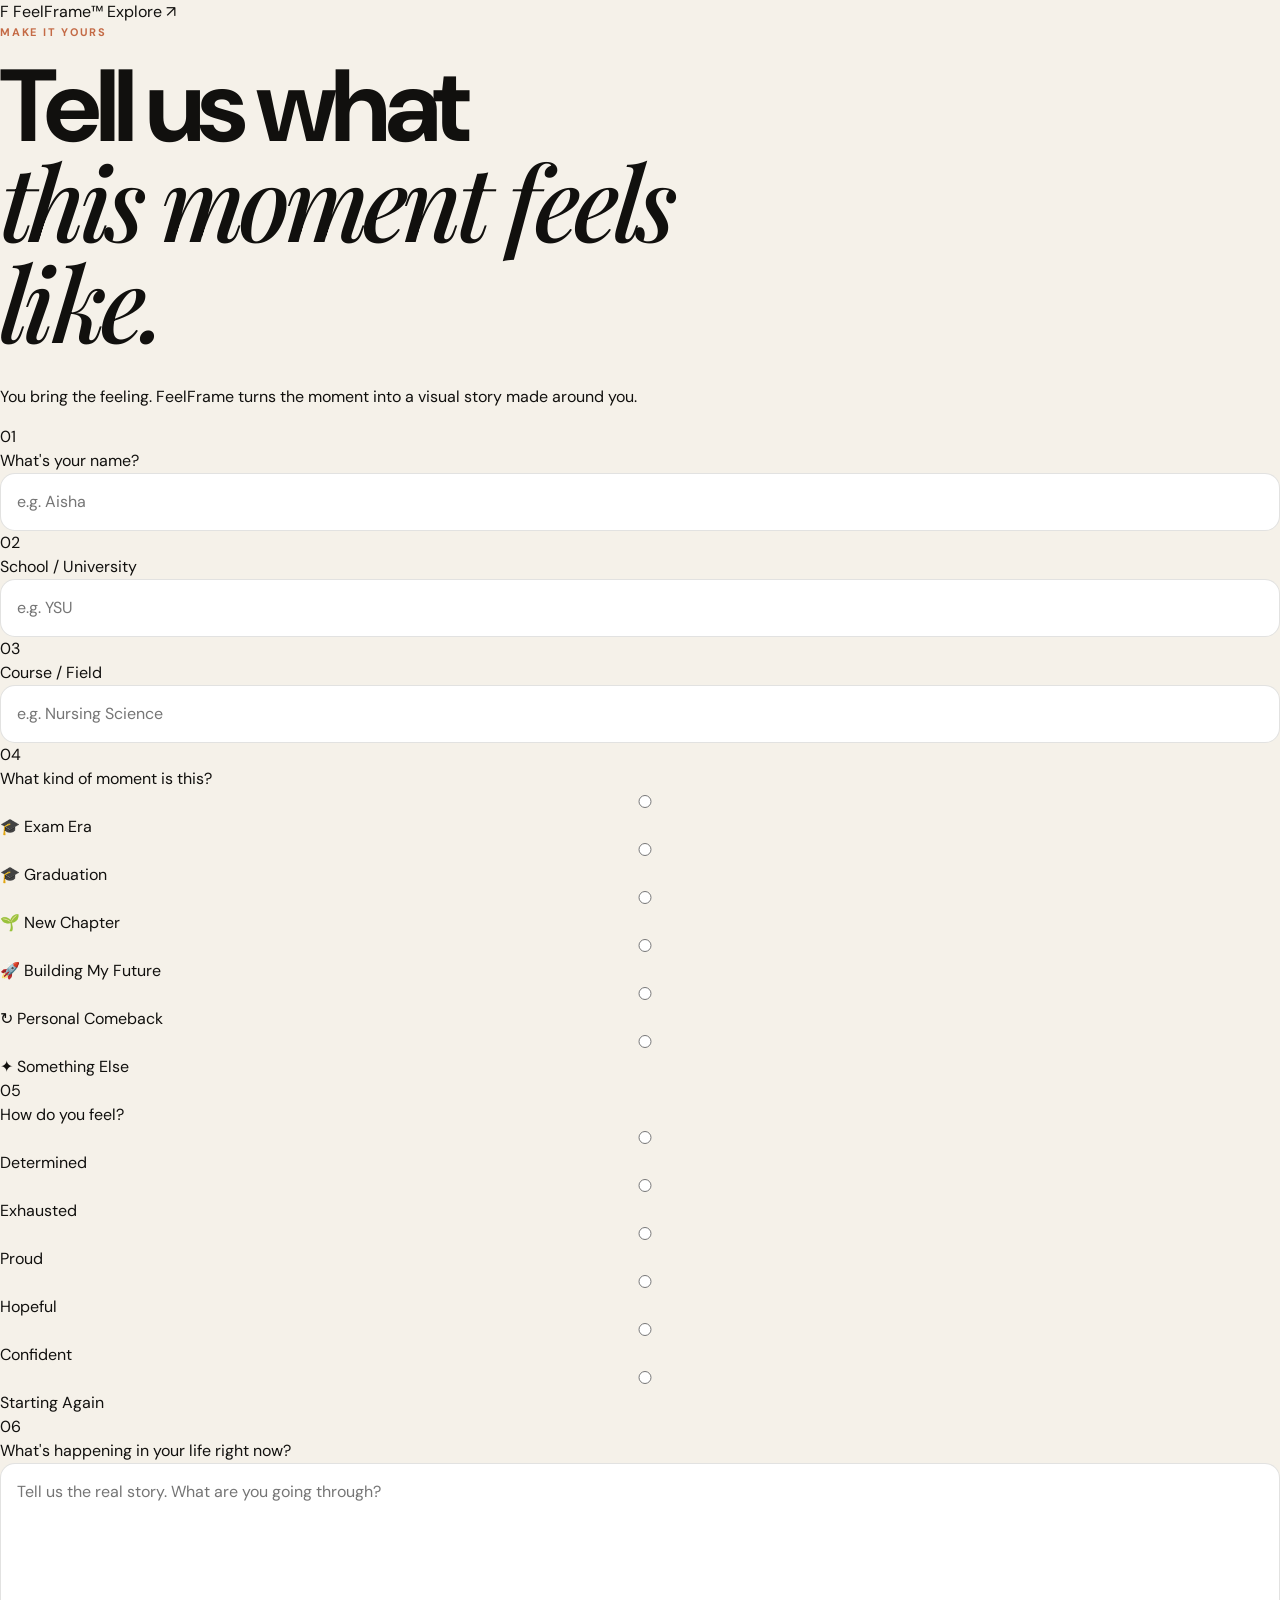
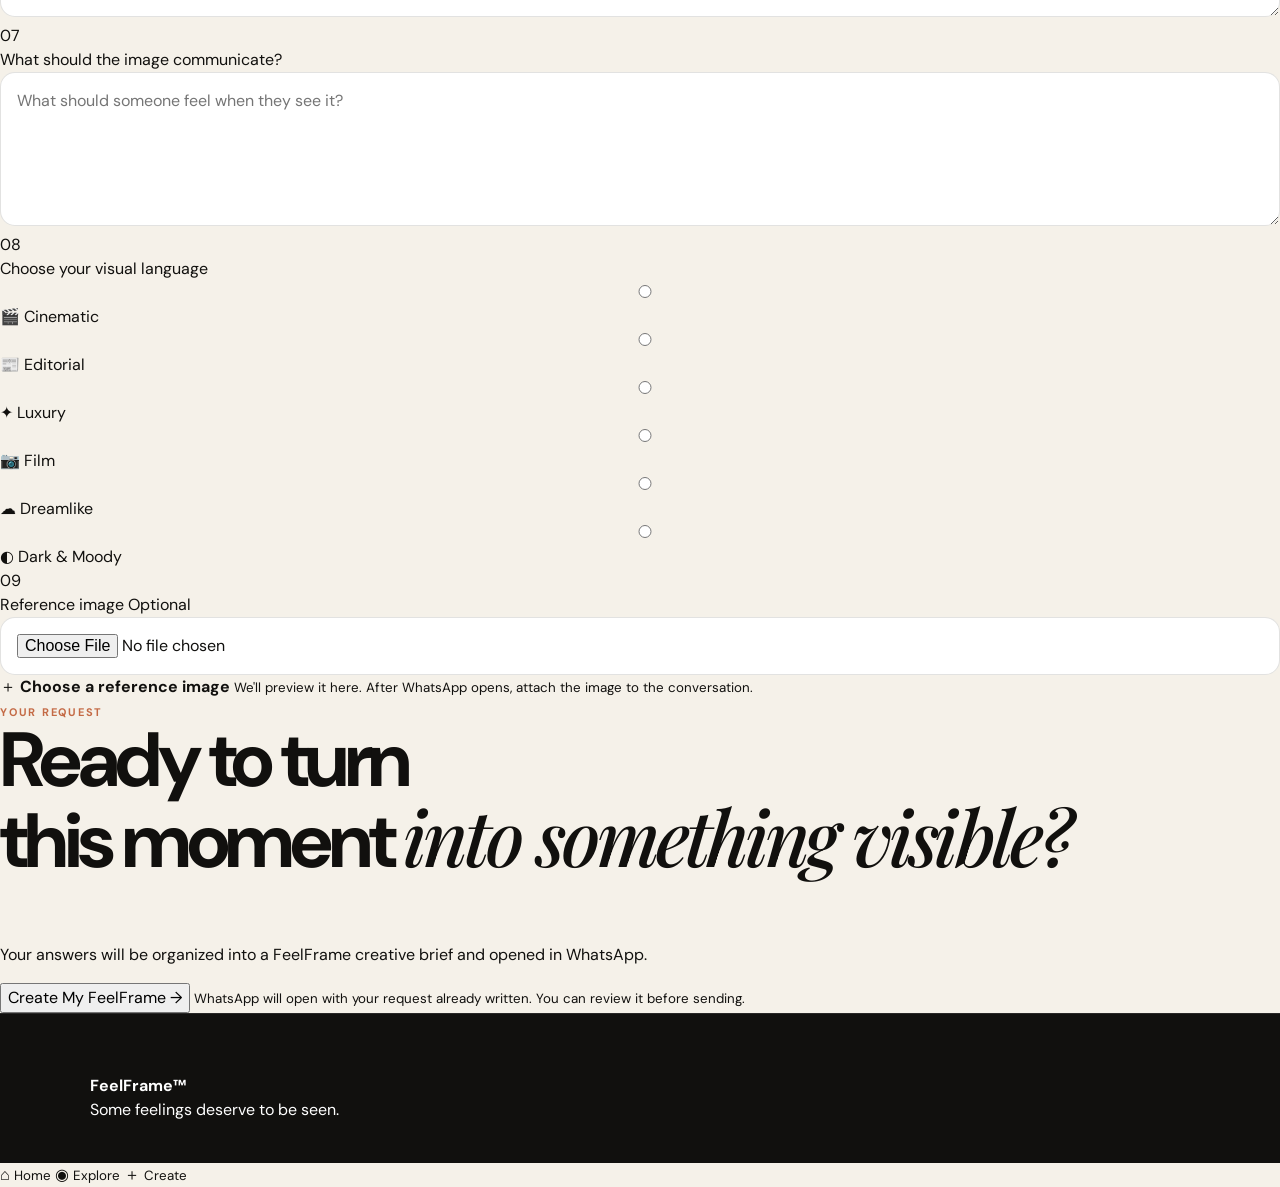
==== create.html @ 83d1a659 "Create create.html" ====
<!DOCTYPE html>
<html lang="en">
<head>
  <meta charset="UTF-8">
  <meta name="viewport" content="width=device-width, initial-scale=1.0">

  <title>Make It Yours — FeelFrame™</title>

  <link rel="preconnect" href="https://fonts.googleapis.com">
  <link rel="preconnect" href="https://fonts.gstatic.com" crossorigin>
  <link href="https://fonts.googleapis.com/css2?family=DM+Sans:wght@400;500;600;700&family=Playfair+Display:ital,wght@0,500;0,600;1,500&display=swap" rel="stylesheet">

  <link rel="stylesheet" href="style.css">
</head>

<body data-page="create">

<header class="topbar">
  <a href="index.html" class="brand">
    <span class="brand-mark">F</span>
    <span>FeelFrame<span class="tm">™</span></span>
  </a>

  <a href="explore.html" class="top-create">Explore <span>↗</span></a>
</header>

<main>

<section class="create-header">

  <p class="eyebrow">MAKE IT YOURS</p>

  <h1>
    Tell us what<br>
    <em>this moment feels like.</em>
  </h1>

  <p>
    You bring the feeling. FeelFrame turns the moment
    into a visual story made around you.
  </p>

</section>


<form id="feelFrameForm" class="feel-form">

  <div class="form-section">
    <span class="form-number">01</span>

    <div class="form-content">
      <label for="name">What's your name?</label>

      <input
        type="text"
        id="name"
        name="name"
        placeholder="e.g. Aisha"
        required
      >
    </div>
  </div>


  <div class="form-section">
    <span class="form-number">02</span>

    <div class="form-content">
      <label for="university">School / University</label>

      <input
        type="text"
        id="university"
        name="university"
        placeholder="e.g. YSU"
      >
    </div>
  </div>


  <div class="form-section">
    <span class="form-number">03</span>

    <div class="form-content">
      <label for="course">Course / Field</label>

      <input
        type="text"
        id="course"
        name="course"
        placeholder="e.g. Nursing Science"
      >
    </div>
  </div>


  <div class="form-section">
    <span class="form-number">04</span>

    <div class="form-content">
      <label>What kind of moment is this?</label>

      <div class="choice-grid">

        <label class="choice">
          <input type="radio" name="moment" value="Exam Era" required>
          <span>🎓 Exam Era</span>
        </label>

        <label class="choice">
          <input type="radio" name="moment" value="Graduation">
          <span>🎓 Graduation</span>
        </label>

        <label class="choice">
          <input type="radio" name="moment" value="New Chapter">
          <span>🌱 New Chapter</span>
        </label>

        <label class="choice">
          <input type="radio" name="moment" value="Entrepreneur">
          <span>🚀 Building My Future</span>
        </label>

        <label class="choice">
          <input type="radio" name="moment" value="Personal Comeback">
          <span>↻ Personal Comeback</span>
        </label>

        <label class="choice">
          <input type="radio" name="moment" value="Something Else">
          <span>✦ Something Else</span>
        </label>

      </div>
    </div>
  </div>


  <div class="form-section">
    <span class="form-number">05</span>

    <div class="form-content">
      <label>How do you feel?</label>

      <div class="choice-grid">

        <label class="choice">
          <input type="radio" name="feeling" value="Determined" required>
          <span>Determined</span>
        </label>

        <label class="choice">
          <input type="radio" name="feeling" value="Exhausted">
          <span>Exhausted</span>
        </label>

        <label class="choice">
          <input type="radio" name="feeling" value="Proud">
          <span>Proud</span>
        </label>

        <label class="choice">
          <input type="radio" name="feeling" value="Hopeful">
          <span>Hopeful</span>
        </label>

        <label class="choice">
          <input type="radio" name="feeling" value="Confident">
          <span>Confident</span>
        </label>

        <label class="choice">
          <input type="radio" name="feeling" value="Starting Again">
          <span>Starting Again</span>
        </label>

      </div>
    </div>
  </div>


  <div class="form-section">
    <span class="form-number">06</span>

    <div class="form-content">

      <label for="goingThrough">
        What's happening in your life right now?
      </label>

      <textarea
        id="goingThrough"
        name="goingThrough"
        rows="5"
        placeholder="Tell us the real story. What are you going through?"
        required
      ></textarea>

    </div>
  </div>


  <div class="form-section">
    <span class="form-number">07</span>

    <div class="form-content">

      <label for="communicate">
        What should the image communicate?
      </label>

      <textarea
        id="communicate"
        name="communicate"
        rows="5"
        placeholder="What should someone feel when they see it?"
        required
      ></textarea>

    </div>
  </div>


  <div class="form-section">
    <span class="form-number">08</span>

    <div class="form-content">

      <label>Choose your visual language</label>

      <div class="choice-grid">

        <label class="choice">
          <input type="radio" name="style" value="Cinematic" required>
          <span>🎬 Cinematic</span>
        </label>

        <label class="choice">
          <input type="radio" name="style" value="Editorial">
          <span>📰 Editorial</span>
        </label>

        <label class="choice">
          <input type="radio" name="style" value="Luxury">
          <span>✦ Luxury</span>
        </label>

        <label class="choice">
          <input type="radio" name="style" value="Film">
          <span>📷 Film</span>
        </label>

        <label class="choice">
          <input type="radio" name="style" value="Dreamlike">
          <span>☁ Dreamlike</span>
        </label>

        <label class="choice">
          <input type="radio" name="style" value="Dark & Moody">
          <span>◐ Dark & Moody</span>
        </label>

      </div>

    </div>
  </div>


  <div class="form-section">
    <span class="form-number">09</span>

    <div class="form-content">

      <label for="reference">
        Reference image <span class="optional">Optional</span>
      </label>

      <label class="upload-box" for="reference">

        <input
          type="file"
          id="reference"
          accept="image/*"
        >

        <span class="upload-icon">＋</span>

        <strong>Choose a reference image</strong>

        <small>
          We'll preview it here. After WhatsApp opens,
          attach the image to the conversation.
        </small>

      </label>

      <div id="imagePreview" class="image-preview"></div>

    </div>
  </div>


  <div class="request-summary">

    <div>
      <span class="eyebrow">YOUR REQUEST</span>

      <h2>
        Ready to turn<br>
        this moment <em>into something visible?</em>
      </h2>

      <p>
        Your answers will be organized into a FeelFrame
        creative brief and opened in WhatsApp.
      </p>
    </div>

    <button type="submit" class="whatsapp-btn">
      Create My FeelFrame
      <span>→</span>
    </button>

    <small class="form-note">
      WhatsApp will open with your request already written.
      You can review it before sending.
    </small>

  </div>

</form>

</main>


<footer class="footer">
  <div>
    <strong>FeelFrame™</strong>
    <p>Some feelings deserve to be seen.</p>
  </div>
</footer>


<nav class="mobile-nav">
  <a href="index.html">
    <span>⌂</span>
    <small>Home</small>
  </a>

  <a href="explore.html">
    <span>◉</span>
    <small>Explore</small>
  </a>

  <a href="create.html" class="active">
    <span>＋</span>
    <small>Create</small>
  </a>
</nav>

<script src="script.js"></script>

</body>
</html>
---- style.css ----
:root {
  --ink: #11100e;
  --paper: #f5f1e9;
  --warm: #e9e0d2;
  --muted: #79736a;
  --accent: #c46a45;
  --white: #ffffff;
  --line: rgba(17, 16, 14, 0.12);

  --serif: "Playfair Display", Georgia, serif;
  --sans: "DM Sans", Arial, sans-serif;

  --radius: 24px;
  --radius-lg: 36px;
}

* {
  box-sizing: border-box;
}

html {
  scroll-behavior: smooth;
}

body {
  margin: 0;
  background: var(--paper);
  color: var(--ink);
  font-family: var(--sans);
  line-height: 1.5;
}

button,
input,
textarea,
select {
  font: inherit;
}

button,
a {
  -webkit-tap-highlight-color: transparent;
}

a {
  color: inherit;
  text-decoration: none;
}


/* NAVIGATION */

.nav {
  height: 78px;
  padding: 0 5vw;

  display: flex;
  align-items: center;
  justify-content: space-between;

  position: sticky;
  top: 0;
  z-index: 50;

  background: rgba(245, 241, 233, 0.92);
  backdrop-filter: blur(18px);

  border-bottom: 1px solid var(--line);
}

.logo {
  font-size: 20px;
  font-weight: 700;
  letter-spacing: -0.04em;
}

.logo span {
  font-size: 10px;
  vertical-align: top;
  margin-left: 2px;
}

.desktop-nav {
  display: flex;
  gap: 30px;
}

.desktop-nav a {
  font-size: 14px;
  color: var(--muted);
}

.nav-cta {
  padding: 11px 17px;

  background: var(--ink);
  color: white;

  border-radius: 100px;

  font-size: 13px;
  font-weight: 600;
}


/* GENERAL */

section {
  scroll-margin-top: 100px;
}

.eyebrow {
  margin: 0 0 18px;

  color: var(--accent);

  font-size: 11px;
  font-weight: 700;

  letter-spacing: 0.16em;
  text-transform: uppercase;
}

h1,
h2,
h3,
p {
  margin-top: 0;
}

h1,
h2 {
  letter-spacing: -0.055em;
}

h1 em,
h2 em {
  font-family: var(--serif);
  font-weight: 500;
}

h1 {
  max-width: 760px;

  font-size: clamp(58px, 8vw, 112px);
  line-height: 0.92;

  margin-bottom: 30px;
}

h2 {
  font-size: clamp(42px, 6vw, 78px);
  line-height: 0.98;
}

.section {
  padding: 140px 7vw;
}

.section-heading {
  max-width: 720px;
  margin-bottom: 65px;
}

.section-heading > p:last-child {
  color: var(--muted);
  max-width: 550px;
  font-size: 18px;
}


/* BUTTONS */

.btn {
  display: inline-flex;
  align-items: center;
  justify-content: center;
  gap: 15px;

  border: 0;
  cursor: pointer;

  border-radius: 100px;

  padding: 16px 23px;

  font-size: 14px;
  font-weight: 700;

  transition:
    transform 180ms ease,
    opacity 180ms ease;
}

.btn:hover {
  transform: translateY(-2px);
}

.btn-primary {
  background: var(--ink);
  color: white;
}

.btn-secondary {
  border: 1px solid var(--line);
}

.btn-light {
  background: white;
  color: var(--ink);
}


/* HERO */

.hero {
  min-height: calc(100vh - 78px);

  padding: 8vw 7vw;

  display: grid;
  grid-template-columns: 1fr 0.85fr;
  align-items: center;
  gap: 7vw;

  overflow: hidden;
}

.hero-text {
  max-width: 560px;

  color: var(--muted);

  font-size: 19px;
}

.hero-actions {
  display: flex;
  gap: 12px;
  flex-wrap: wrap;

  margin-top: 35px;
}

.trust-line {
  margin-top: 25px;

  color: var(--muted);
  font-size: 12px;
}

.trust-line span {
  color: var(--accent);
  margin-right: 8px;
}


/* HERO ART */

.hero-art {
  display: flex;
  justify-content: center;
}

.portrait-card {
  width: min(100%, 470px);
  aspect-ratio: 0.78;

  position: relative;
  overflow: hidden;

  border-radius: 45% 45% 18px 18px;

  background:
    radial-gradient(
      circle at 60% 25%,
      #d8c8b8 0,
      #9a8677 28%,
      #3c3834 67%,
      #161513 100%
    );

  box-shadow: 0 40px 100px rgba(17, 16, 14, 0.18);
}

.portrait-light {
  position: absolute;

  width: 60%;
  height: 60%;

  top: 8%;
  right: -10%;

  background: rgba(255, 255, 255, 0.23);

  filter: blur(60px);
  border-radius: 50%;
}

.portrait-person {
  position: absolute;

  width: 58%;
  height: 75%;

  left: 22%;
  bottom: -5%;
}

.head {
  position: absolute;

  width: 43%;
  aspect-ratio: 1;

  left: 30%;
  top: 0;

  background: #26221f;

  border-radius: 50%;
}

.body {
  position: absolute;

  width: 100%;
  height: 75%;

  left: 0;
  bottom: 0;

  background: #151413;

  border-radius: 48% 48% 0 0;
}

.portrait-overlay {
  position: absolute;

  left: 28px;
  right: 28px;
  top: 30px;

  z-index: 4;

  color: white;
}

.portrait-overlay span {
  display: block;

  font-size: 9px;
  letter-spacing: 0.18em;
  opacity: 0.7;
}

.portrait-overlay strong {
  display: block;

  max-width: 230px;

  margin-top: 7px;

  font-family: var(--serif);
  font-size: 27px;
  line-height: 1.05;
}

.portrait-orbit {
  position: absolute;

  border: 1px solid rgba(255,255,255,0.24);

  border-radius: 50%;

  transform: rotate(-25deg);
}

.orbit-one {
  width: 130%;
  height: 42%;

  left: -20%;
  top: 38%;
}

.orbit-two {
  width: 115%;
  height: 30%;

  left: -10%;
  top: 47%;

  transform: rotate(32deg);
}


/* STEPS */

.steps {
  display: grid;
  grid-template-columns: repeat(3, 1fr);

  border-top: 1px solid var(--line);
}

.step-card {
  padding: 38px 30px 20px;

  min-height: 250px;

  border-right: 1px solid var(--line);
}

.step-card:last-child {
  border-right: 0;
}

.step-card span {
  color: var(--accent);
  font-size: 12px;
}

.step-card h3 {
  margin-top: 70px;
  font-size: 29px;
  letter-spacing: -0.04em;
}

.step-card p {
  color: var(--muted);
}


/* FEATURED */

.featured-section {
  padding: 80px 7vw;
}

.featured-content {
  min-height: 650px;

  display: grid;
  grid-template-columns: 1fr 1fr;

  overflow: hidden;

  background: var(--ink);
  color: white;

  border-radius: var(--radius-lg);
}

.featured-copy {
  padding: 8vw;

  display: flex;
  flex-direction: column;
  justify-content: center;
}

.featured-copy .eyebrow {
  color: #d59a80;
}

.featured-copy h2 {
  font-size: clamp(60px, 8vw, 110px);
  line-height: 0.82;
}

.featured-copy p {
  max-width: 420px;

  color: rgba(255,255,255,0.62);

  font-size: 17px;
}

.featured-copy .btn {
  align-self: flex-start;
  margin-top: 20px;
}

.featured-visual {
  display: flex;
  align-items: center;
  justify-content: center;

  padding: 60px;

  background:
    radial-gradient(
      circle at 50% 30%,
      #6f655b,
      #282521 60%,
      #12110f
    );
}

.exam-poster {
  width: min(100%, 360px);
  aspect-ratio: 0.72;

  position: relative;

  padding: 25px;

  display: flex;
  flex-direction: column;
  justify-content: space-between;

  background:
    linear-gradient(
      145deg,
      #d8c9b8,
      #8e7866
    );

  color: #161412;

  box-shadow: 0 30px 80px rgba(0,0,0,0.4);
}

.poster-small {
  font-size: 9px;
  letter-spacing: 0.18em;
}

.poster-title {
  font-size: clamp(45px, 6vw, 70px);
  line-height: 0.82;
  letter-spacing: -0.06em;
}

.poster-title i {
  font-family: var(--serif);
  font-weight: 500;
}

.poster-bottom {
  display: flex;
  justify-content: space-between;

  font-size: 8px;
  letter-spacing: 0.12em;
}


/* MOMENTS */

.split-heading {
  display: flex;
  justify-content: space-between;
  gap: 50px;
}

.split-heading > p {
  max-width: 270px;
  color: var(--muted);
}

.moment-grid {
  display: grid;
  grid-template-columns: repeat(3, 1fr);
  gap: 15px;
}

.moment-card {
  min-height: 280px;

  padding: 28px;

  border: 1px solid var(--line);
  border-radius: var(--radius);

  display: flex;
  flex-direction: column;
  justify-content: flex-end;

  cursor: pointer;

  transition:
    transform 200ms ease,
    background 200ms ease;
}

.moment-card:hover {
  transform: translateY(-5px);
  background: white;
}

.moment-card.featured {
  grid-row: span 2;

  min-height: 575px;

  background: var(--ink);
  color: white;
}

.moment-icon {
  font-size: 34px;
  margin-bottom: auto;
}

.moment-card h3 {
  margin: 0 0 8px;

  font-size: 28px;
  letter-spacing: -0.05em;
}

.moment-card p {
  margin: 0;

  color: var(--muted);
}

.moment-card.featured p {
  color: rgba(255,255,255,0.6);
}


/* ENGINE */

.engine-section {
  padding: 140px 7vw;

  background: #191816;
  color: white;
}

.engine-header {
  max-width: 750px;
  margin-bottom: 60px;
}

.engine-header .eyebrow {
  color: #d59a80;
}

.engine {
  display: grid;
  grid-template-columns: 0.8fr 1.2fr;

  min-height: 620px;

  overflow: hidden;

  border: 1px solid rgba(255,255,255,0.12);
  border-radius: var(--radius-lg);
}

.engine-panel {
  padding: 40px;

  border-right: 1px solid rgba(255,255,255,0.1);
}

.engine-step {
  margin-bottom: 28px;
}

.engine-step small,
.modal-result small {
  display: block;

  margin-bottom: 6px;

  color: rgba(255,255,255,0.42);

  font-size: 9px;
  letter-spacing: 0.15em;
}

.engine-step strong {
  font-size: 18px;
}

.command-list {
  display: flex;
  flex-wrap: wrap;
  gap: 7px;

  margin-top: 45px;
}

.command {
  padding: 7px 10px;

  border: 1px solid rgba(255,255,255,0.13);
  border-radius: 100px;

  color: rgba(255,255,255,0.7);

  font-family: monospace;
  font-size: 10px;
}

.result-panel {
  padding: 40px;

  display: flex;
  align-items: center;
  justify-content: center;
}

.result-image {
  width: min(100%, 470px);
  aspect-ratio: 0.78;

  position: relative;
  overflow: hidden;

  background:
    radial-gradient(
      circle at 60% 20%,
      #d0b9a6,
      #65574e 35%,
      #24211f 72%,
      #11100e
    );

  box-shadow: 0 30px 100px rgba(0,0,0,0.45);
}

.result-glow {
  position: absolute;

  width: 60%;
  height: 50%;

  right: -10%;
  top: 10%;

  background: rgba(255,255,255,0.18);

  filter: blur(50px);
  border-radius: 50%;
}

.result-subject {
  position: absolute;

  width: 65%;
  height: 76%;

  left: 18%;
  bottom: -3%;
}

.result-head {
  width: 40%;
  aspect-ratio: 1;

  margin: auto;

  background: #27221f;
  border-radius: 50%;
}

.result-body {
  width: 100%;
  height: 75%;

  background: #131211;

  border-radius: 45% 45% 0 0;
}

.result-caption {
  position: absolute;

  left: 25px;
  right: 25px;
  bottom: 25px;
}

.result-caption small {
  display: block;

  color: rgba(255,255,255,0.6);

  font-size: 9px;
  letter-spacing: 0.15em;
}

.result-caption strong {
  font-family: var(--serif);
  font-size: 30px;
}


/* FORM */

.creator-section {
  padding: 140px 7vw;
}

.creator-container {
  max-width: 900px;
  margin: auto;
}

.visual-form {
  display: flex;
  flex-direction: column;
  gap: 25px;
}

.field-grid {
  display: grid;
  grid-template-columns: 1fr 1fr;
  gap: 18px;
}

.visual-form label,
.style-selector {
  display: flex;
  flex-direction: column;
  gap: 9px;
}

.visual-form label > span,
.field-label {
  font-size: 12px;
  font-weight: 700;
}

input,
textarea,
select {
  width: 100%;

  padding: 16px;

  background: white;

  border: 1px solid var(--line);
  border-radius: 15px;

  outline: none;

  color: var(--ink);
}

textarea {
  resize: vertical;
}

input:focus,
textarea:focus,
select:focus {
  border-color: var(--accent);
}

.style-options {
  display: flex;
  flex-wrap: wrap;
  gap: 8px;
}

.style-option {
  padding: 11px 15px;

  border: 1px solid var(--line);
  border-radius: 100px;

  background: transparent;

  cursor: pointer;

  font-size: 12px;
}

.style-option.active {
  background: var(--ink);
  color: white;
}

.submit-btn {
  align-self: flex-start;

  margin-top: 10px;
}


/* RECIPES */

.recipes-section {
  background: white;
}

.recipe-grid {
  display: grid;
  grid-template-columns: 1.4fr 1fr 1fr;
  grid-template-rows: 280px 280px;

  gap: 14px;
}

.recipe-card {
  padding: 30px;

  border-radius: var(--radius);

  background: var(--paper);

  display: flex;
  flex-direction: column;
  justify-content: flex-end;
}

.recipe-card.large {
  grid-row: span 2;

  background: var(--ink);
  color: white;
}

.recipe-card span {
  margin-bottom: auto;

  font-size: 9px;
  letter-spacing: 0.15em;
  opacity: 0.55;
}

.recipe-card h3 {
  margin-bottom: 7px;

  font-size: 30px;
  letter-spacing: -0.05em;
}

.recipe-card p {
  margin: 0;

  color: var(--muted);
}

.recipe-card.large p {
  color: rgba(255,255,255,0.6);
}


/* DIFFERENCE */

.difference-section {
  padding: 150px 7vw;

  display: grid;
  grid-template-columns: 1fr 1fr;

  gap: 10vw;
}

.difference-copy h2 {
  max-width: 600px;
}

.difference-copy > p:last-child {
  color: var(--muted);
  font-size: 20px;
}

.difference-points {
  border-top: 1px solid var(--line);
}

.difference-points > div {
  padding: 28px 0;

  border-bottom: 1px solid var(--line);
}

.difference-points strong {
  color: var(--accent);
  font-size: 11px;
}

.difference-points h3 {
  margin: 15px 0 5px;

  font-size: 27px;
}

.difference-points p {
  color: var(--muted);
}


/* PRICING */

.experience-grid {
  display: grid;
  grid-template-columns: repeat(4, 1fr);

  gap: 12px;
}

.experience-card {
  position: relative;

  min-height: 460px;

  padding: 28px;

  border: 1px solid var(--line);
  border-radius: var(--radius);

  display: flex;
  flex-direction: column;
}

.experience-card > p {
  font-size: 10px;
  font-weight: 700;
  letter-spacing: 0.13em;
}

.experience-card h3 {
  margin: 45px 0 8px;

  font-size: 38px;
  letter-spacing: -0.06em;
}

.experience-card > span {
  color: var(--muted);
  font-size: 13px;
}

.experience-card ul {
  margin: auto 0 25px;
  padding: 0;

  list-style: none;

  color: var(--muted);

  font-size: 12px;
}

.experience-card li {
  margin: 9px 0;
}

.experience-card li::before {
  content: "✓";
  margin-right: 8px;
  color: var(--accent);
}

.experience-btn {
  width: 100%;

  padding: 13px;

  border: 1px solid var(--line);
  border-radius: 100px;

  background: transparent;

  cursor: pointer;

  font-weight: 700;
}

.featured-price {
  background: var(--ink);
  color: white;
}

.featured-price > span,
.featured-price ul {
  color: rgba(255,255,255,0.6);
}

.featured-price .experience-btn {
  background: white;
  color: var(--ink);
}

.popular {
  position: absolute;

  top: 18px;
  right: 18px;

  padding: 5px 9px;

  background: var(--accent);
  color: white;

  border-radius: 100px;

  font-size: 8px;
  font-weight: 700;
}


/* PROOF */

.proof-section {
  padding: 130px 7vw;

  background: #ded5c8;
}

.proof-section h2 {
  max-width: 600px;
}

.proof-grid {
  display: grid;
  grid-template-columns: repeat(3, 1fr);

  gap: 15px;
}

blockquote {
  margin: 0;
  padding: 30px;

  min-height: 220px;

  background: rgba(255,255,255,0.42);

  border-radius: var(--radius);

  font-family: var(--serif);
  font-size: 22px;
}

blockquote span {
  display: block;

  margin-top: 40px;

  font-family: var(--sans);
  font-size: 11px;

  color: var(--muted);
}


/* FINAL CTA */

.final-cta {
  min-height: 650px;

  padding: 100px 7vw;

  display: flex;
  flex-direction: column;
  align-items: center;
  justify-content: center;

  text-align: center;

  background: var(--ink);
  color: white;
}

.final-cta .eyebrow {
  color: #d59a80;
}

.final-cta h2 {
  max-width: 850px;

  font-size: clamp(55px, 8vw, 110px);
}


/* FOOTER */

footer {
  padding: 60px 7vw 25px;

  background: var(--ink);
  color: white;

  border-top: 1px solid rgba(255,255,255,0.1);
}

.footer-top {
  display: flex;
  justify-content: space-between;
  gap: 40px;
}

.footer-top p {
  color: rgba(255,255,255,0.5);
  font-size: 13px;
}

.footer-links {
  display: flex;
  gap: 25px;

  color: rgba(255,255,255,0.6);

  font-size: 12px;
}

.footer-bottom {
  margin-top: 80px;
  padding-top: 20px;

  display: flex;
  justify-content: space-between;

  border-top: 1px solid rgba(255,255,255,0.1);

  color: rgba(255,255,255,0.35);

  font-size: 10px;
}


/* MODAL */

.modal {
  position: fixed;

  inset: 0;

  z-index: 100;

  padding: 20px;

  display: none;
  align-items: center;
  justify-content: center;

  background: rgba(17,16,14,0.72);

  backdrop-filter: blur(10px);
}

.modal.active {
  display: flex;
}

.modal-card {
  width: min(100%, 530px);

  position: relative;

  padding: 38px;

  background: var(--paper);

  border-radius: 28px;

  box-shadow: 0 40px 100px rgba(0,0,0,0.35);
}

.modal-card h2 {
  font-size: 45px;
}

.modal-card > p:not(.eyebrow):not(.modal-note) {
  color: var(--muted);
}

.modal-close {
  position: absolute;

  top: 18px;
  right: 18px;

  width: 35px;
  height: 35px;

  border: 0;
  border-radius: 50%;

  background: var(--warm);

  cursor: pointer;

  font-size: 22px;
}

.modal-result {
  display: flex;
  align-items: center;
  gap: 20px;

  margin: 30px 0;
}

.modal-result-art {
  width: 90px;
  height: 110px;

  position: relative;
  overflow: hidden;

  background:
    radial-gradient(
      circle at 60% 20%,
      #c8ad98,
      #332d29
    );
}

.modal-art-person {
  width: 70%;
  height: 80%;

  position: absolute;

  left: 15%;
  bottom: -10%;

  background: #161412;

  border-radius: 50% 50% 0 0;
}

.modal-result strong {
  display: block;
  font-size: 20px;
}

.full-btn {
  width: 100%;
}

.modal-note {
  margin: 15px 0 0;

  text-align: center;

  color: var(--muted);

  font-size: 10px;
}


/* RESPONSIVE */

@media (max-width: 1000px) {

  .hero {
    grid-template-columns: 1fr;
    padding-top: 80px;
  }

  .hero-art {
    justify-content: flex-start;
  }

  .moment-grid {
    grid-template-columns: 1fr 1fr;
  }

  .moment-card.featured {
    grid-row: span 1;
    min-height: 350px;
  }

  .experience-grid {
    grid-template-columns: 1fr 1fr;
  }

  .recipe-grid {
    grid-template-columns: 1fr 1fr;
    grid-template-rows: auto;
  }

  .recipe-card.large {
    grid-row: span 1;
    min-height: 320px;
  }

  .engine {
    grid-template-columns: 1fr;
  }

  .engine-panel {
    border-right: 0;
    border-bottom: 1px solid rgba(255,255,255,0.1);
  }

  .difference-section {
    grid-template-columns: 1fr;
  }
}


@media (max-width: 680px) {

  .nav {
    height: 68px;
    padding: 0 5vw;
  }

  .desktop-nav {
    display: none;
  }

  .nav-cta {
    padding: 9px 13px;
  }

  .hero {
    padding: 65px 6vw 80px;
  }

  h1 {
    font-size: clamp(53px, 16vw, 82px);
  }

  .hero-text {
    font-size: 16px;
  }

  .hero-art {
    margin-top: 20px;
  }

  .portrait-card {
    max-width: 350px;
  }

  .section,
  .creator-section,
  .difference-section,
  .proof-section {
    padding: 90px 6vw;
  }

  .featured-section {
    padding: 30px 5vw;
  }

  .featured-content {
    grid-template-columns: 1fr;
  }

  .featured-copy {
    padding: 70px 30px;
  }

  .featured-visual {
    padding: 40px 25px;
  }

  .steps {
    grid-template-columns: 1fr;
  }

  .step-card {
    border-right: 0;
    border-bottom: 1px solid var(--line);
  }

  .step-card h3 {
    margin-top: 45px;
  }

  .split-heading {
    flex-direction: column;
  }

  .moment-grid {
    grid-template-columns: 1fr;
  }

  .moment-card,
  .moment-card.featured {
    min-height: 240px;
  }

  .engine-section {
    padding: 90px 5vw;
  }

  .engine-panel,
  .result-panel {
    padding: 25px;
  }

  .field-grid {
    grid-template-columns: 1fr;
  }

  .recipe-grid {
    grid-template-columns: 1fr;
  }

  .difference-section {
    padding: 90px 6vw;
  }

  .experience-grid {
    grid-template-columns: 1fr;
  }

  .experience-card {
    min-height: 400px;
  }

  .proof-grid {
    grid-template-columns: 1fr;
  }

  .footer-top,
  .footer-bottom {
    flex-direction: column;
  }

  .footer-links {
    flex-wrap: wrap;
  }

  .modal-card {
    padding: 30px 22px;
  }

  .modal-card h2 {
    font-size: 38px;
  }
}
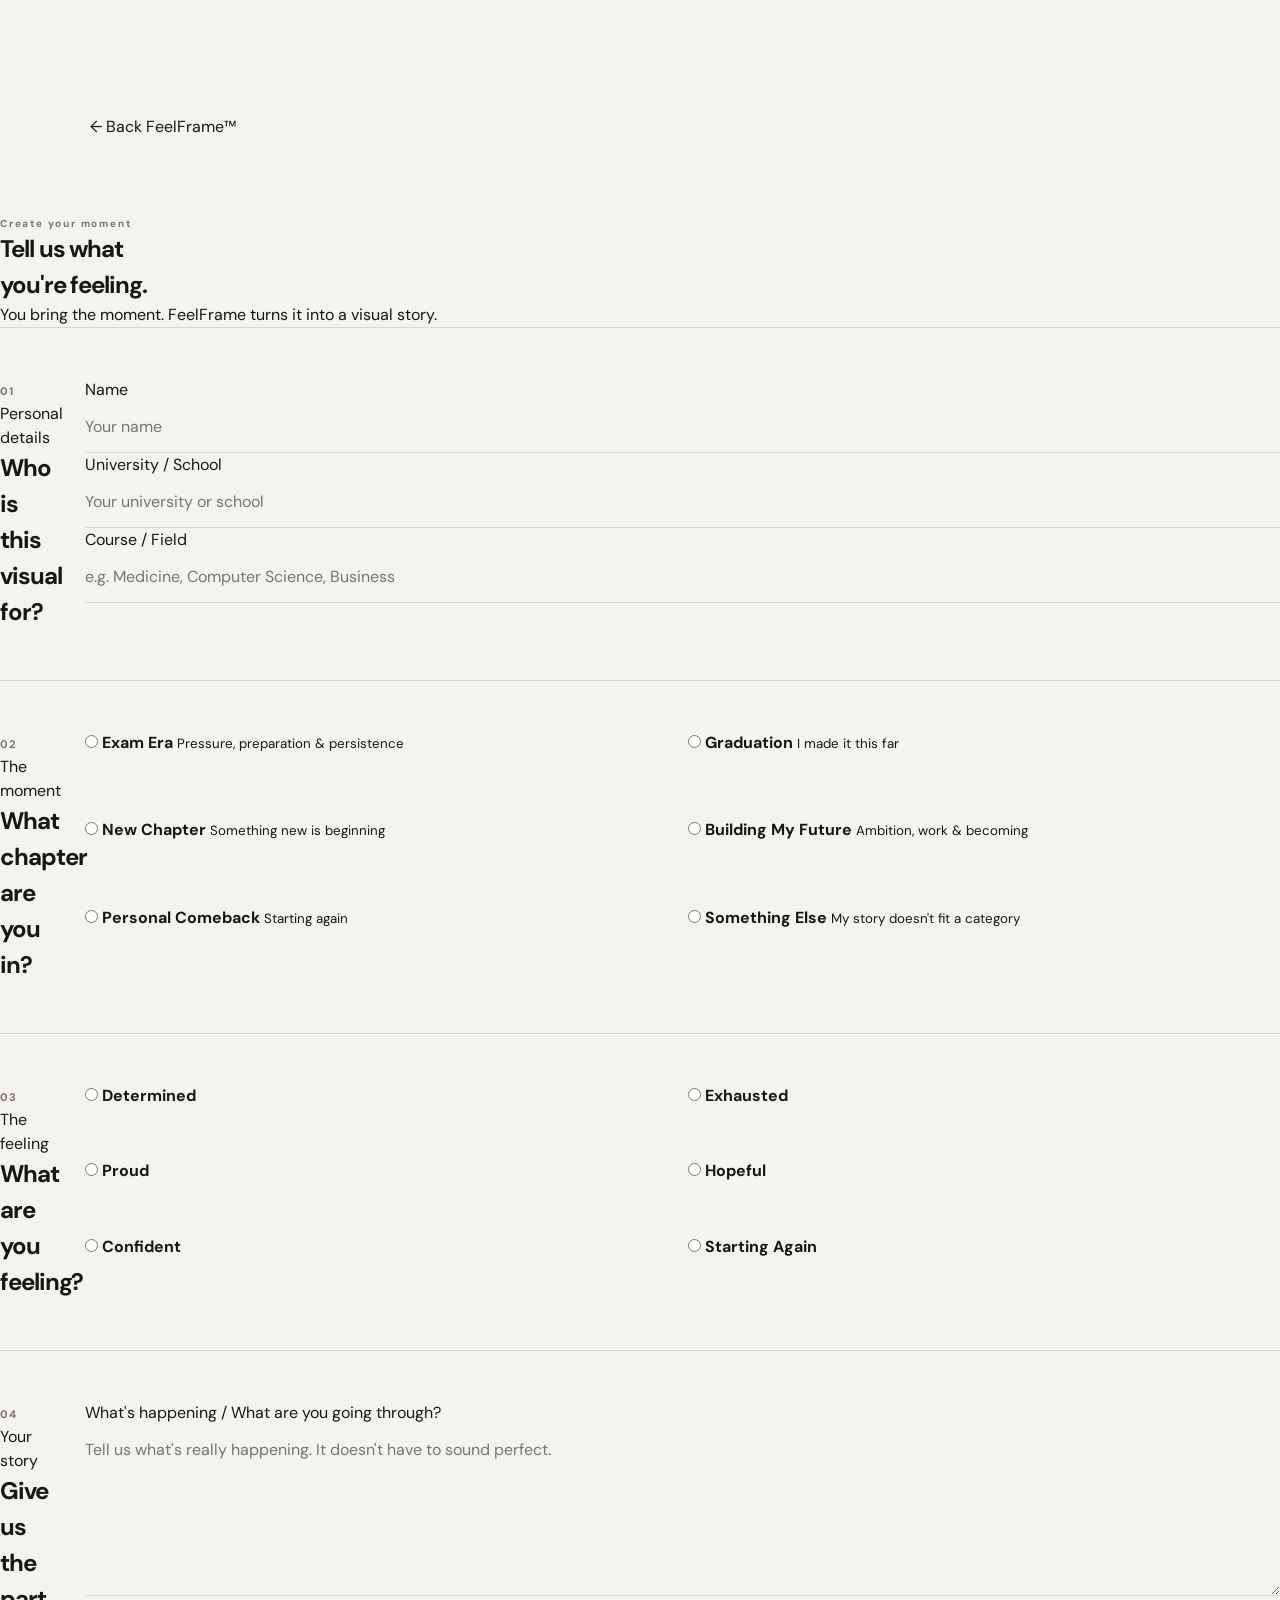
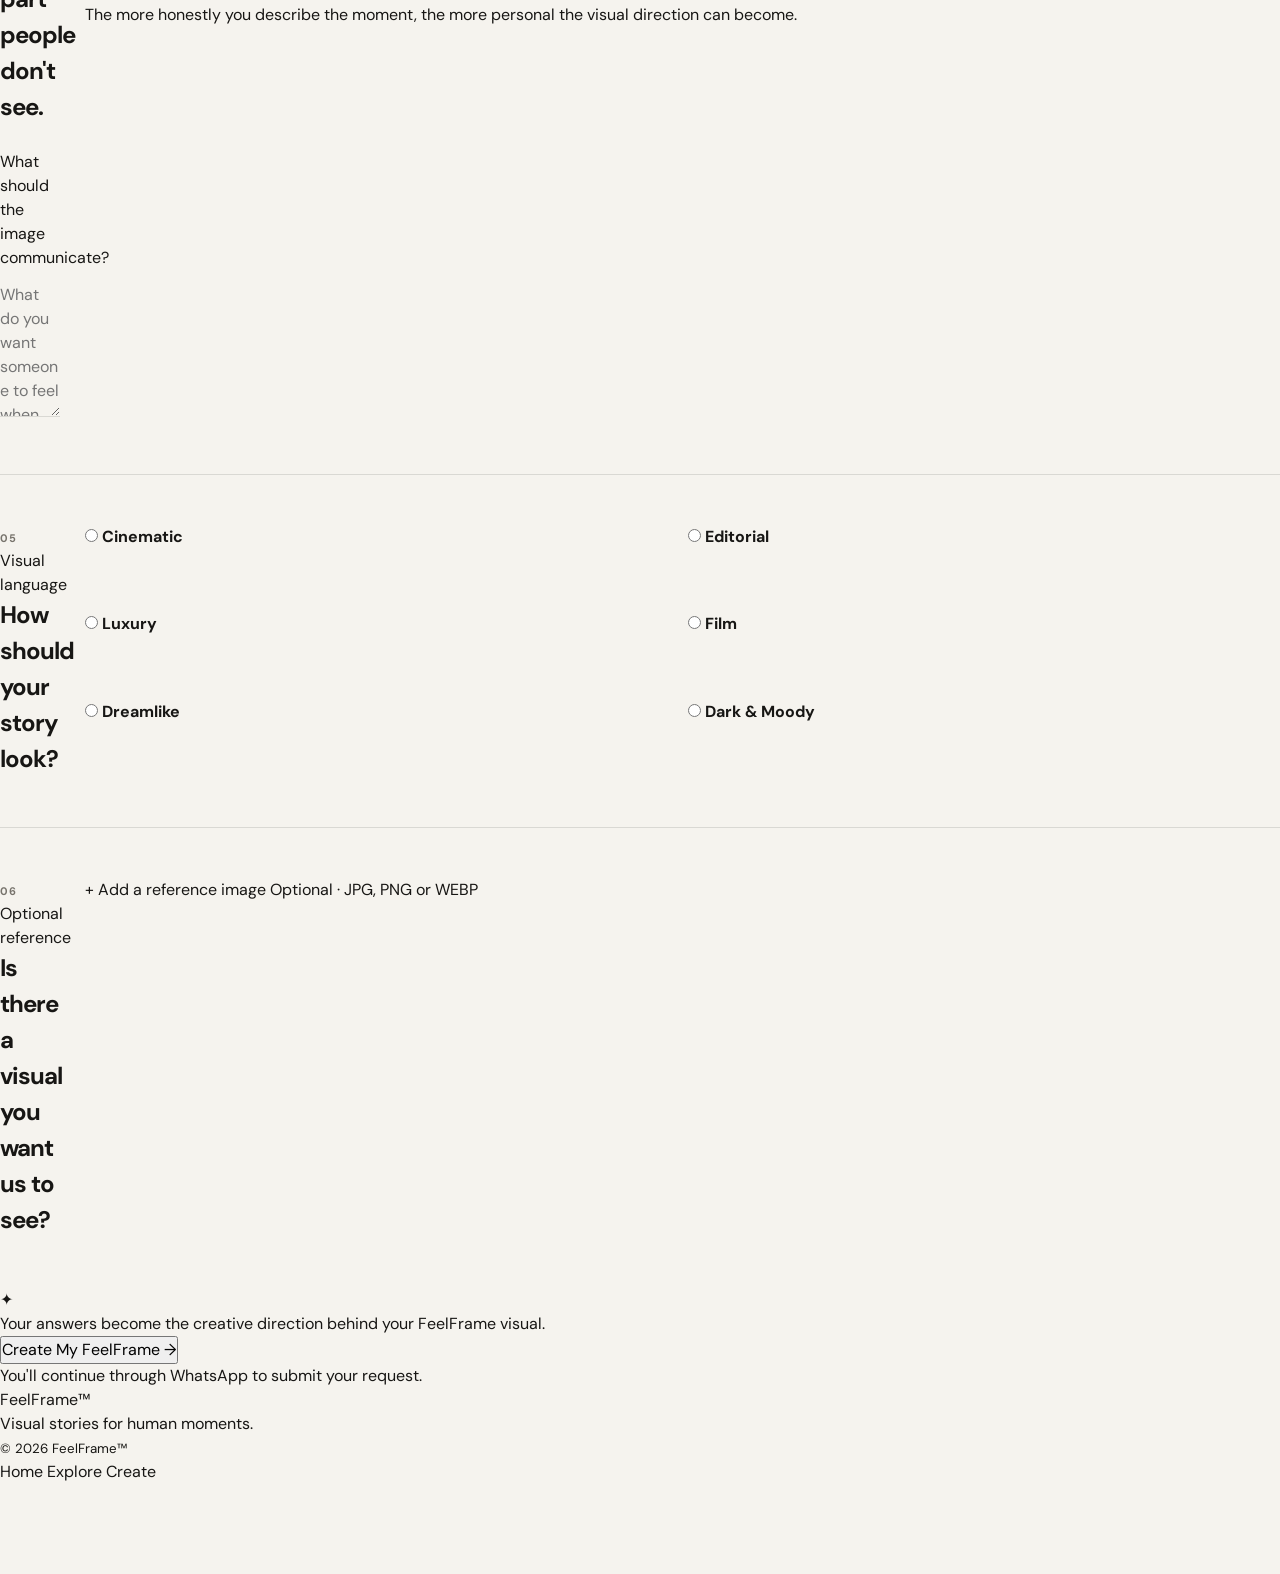
==== commit a8fc6721: "Update create.html" ====
--- a/create.html
+++ b/create.html
@@ -2,364 +2,864 @@
 <html lang="en">
 <head>
   <meta charset="UTF-8">
-  <meta name="viewport" content="width=device-width, initial-scale=1.0">
-
-  <title>Make It Yours — FeelFrame™</title>
+
+  <meta
+    name="viewport"
+    content="width=device-width, initial-scale=1.0, viewport-fit=cover"
+  >
+
+  <meta
+    name="description"
+    content="Create a personalized FeelFrame™ visual story from your emotions, experiences and moments."
+  >
+
+  <meta name="theme-color" content="#f5f3ee">
+
+  <title>FeelFrame™ — Create Your Moment</title>
 
   <link rel="preconnect" href="https://fonts.googleapis.com">
   <link rel="preconnect" href="https://fonts.gstatic.com" crossorigin>
-  <link href="https://fonts.googleapis.com/css2?family=DM+Sans:wght@400;500;600;700&family=Playfair+Display:ital,wght@0,500;0,600;1,500&display=swap" rel="stylesheet">
+
+  <link
+    href="https://fonts.googleapis.com/css2?family=DM+Sans:wght@400;500;600;700&family=Playfair+Display:wght@500;600;700&display=swap"
+    rel="stylesheet"
+  >
 
   <link rel="stylesheet" href="style.css">
 </head>
 
-<body data-page="create">
-
-<header class="topbar">
-  <a href="index.html" class="brand">
-    <span class="brand-mark">F</span>
-    <span>FeelFrame<span class="tm">™</span></span>
-  </a>
-
-  <a href="explore.html" class="top-create">Explore <span>↗</span></a>
-</header>
-
-<main>
-
-<section class="create-header">
-
-  <p class="eyebrow">MAKE IT YOURS</p>
-
-  <h1>
-    Tell us what<br>
-    <em>this moment feels like.</em>
-  </h1>
-
-  <p>
-    You bring the feeling. FeelFrame turns the moment
-    into a visual story made around you.
-  </p>
-
-</section>
-
-
-<form id="feelFrameForm" class="feel-form">
-
-  <div class="form-section">
-    <span class="form-number">01</span>
-
-    <div class="form-content">
-      <label for="name">What's your name?</label>
-
-      <input
-        type="text"
-        id="name"
-        name="name"
-        placeholder="e.g. Aisha"
-        required
+<body class="create-page">
+
+  <main>
+
+    <!-- =====================================================
+         HEADER
+         ===================================================== -->
+
+    <header class="create-header">
+
+      <a
+        href="index.html"
+        class="create-back"
+        aria-label="Back to FeelFrame home"
       >
-    </div>
-  </div>
-
-
-  <div class="form-section">
-    <span class="form-number">02</span>
-
-    <div class="form-content">
-      <label for="university">School / University</label>
-
-      <input
-        type="text"
-        id="university"
-        name="university"
-        placeholder="e.g. YSU"
+        <span aria-hidden="true">←</span>
+        <span>Back</span>
+      </a>
+
+      <a
+        href="index.html"
+        class="create-logo"
+        aria-label="FeelFrame home"
       >
-    </div>
-  </div>
-
-
-  <div class="form-section">
-    <span class="form-number">03</span>
-
-    <div class="form-content">
-      <label for="course">Course / Field</label>
-
-      <input
-        type="text"
-        id="course"
-        name="course"
-        placeholder="e.g. Nursing Science"
+        FeelFrame™
+      </a>
+
+      <span class="create-header-space" aria-hidden="true"></span>
+
+    </header>
+
+
+    <!-- =====================================================
+         INTRO
+         ===================================================== -->
+
+    <section class="create-intro">
+
+      <p class="eyebrow">
+        Create your moment
+      </p>
+
+      <h1>
+        Tell us what<br>
+        you're feeling.
+      </h1>
+
+      <p class="create-intro-copy">
+        You bring the moment.
+        FeelFrame turns it into a visual story.
+      </p>
+
+    </section>
+
+
+    <!-- =====================================================
+         FORM
+         ===================================================== -->
+
+    <section class="create-form-section">
+
+      <form
+        id="feelFrameForm"
+        class="feel-frame-form"
+        novalidate
       >
-    </div>
-  </div>
-
-
-  <div class="form-section">
-    <span class="form-number">04</span>
-
-    <div class="form-content">
-      <label>What kind of moment is this?</label>
-
-      <div class="choice-grid">
-
-        <label class="choice">
-          <input type="radio" name="moment" value="Exam Era" required>
-          <span>🎓 Exam Era</span>
-        </label>
-
-        <label class="choice">
-          <input type="radio" name="moment" value="Graduation">
-          <span>🎓 Graduation</span>
-        </label>
-
-        <label class="choice">
-          <input type="radio" name="moment" value="New Chapter">
-          <span>🌱 New Chapter</span>
-        </label>
-
-        <label class="choice">
-          <input type="radio" name="moment" value="Entrepreneur">
-          <span>🚀 Building My Future</span>
-        </label>
-
-        <label class="choice">
-          <input type="radio" name="moment" value="Personal Comeback">
-          <span>↻ Personal Comeback</span>
-        </label>
-
-        <label class="choice">
-          <input type="radio" name="moment" value="Something Else">
-          <span>✦ Something Else</span>
-        </label>
-
+
+        <!-- =================================================
+             PERSONAL DETAILS
+             ================================================= -->
+
+        <div class="form-section">
+
+          <div class="form-section-heading">
+
+            <span class="form-number">
+              01
+            </span>
+
+            <div>
+              <p class="form-kicker">
+                Personal details
+              </p>
+
+              <h2>
+                Who is this visual for?
+              </h2>
+            </div>
+
+          </div>
+
+
+          <div class="form-grid">
+
+            <div class="form-field">
+
+              <label for="name">
+                Name
+              </label>
+
+              <input
+                type="text"
+                id="name"
+                name="name"
+                placeholder="Your name"
+                autocomplete="name"
+                required
+              >
+
+            </div>
+
+
+            <div class="form-field">
+
+              <label for="school">
+                University / School
+              </label>
+
+              <input
+                type="text"
+                id="school"
+                name="school"
+                placeholder="Your university or school"
+                autocomplete="organization"
+                required
+              >
+
+            </div>
+
+
+            <div class="form-field form-field-full">
+
+              <label for="course">
+                Course / Field
+              </label>
+
+              <input
+                type="text"
+                id="course"
+                name="course"
+                placeholder="e.g. Medicine, Computer Science, Business"
+                required
+              >
+
+            </div>
+
+          </div>
+
+        </div>
+
+
+        <!-- =================================================
+             THE MOMENT
+             ================================================= -->
+
+        <div class="form-section">
+
+          <div class="form-section-heading">
+
+            <span class="form-number">
+              02
+            </span>
+
+            <div>
+              <p class="form-kicker">
+                The moment
+              </p>
+
+              <h2>
+                What chapter are you in?
+              </h2>
+            </div>
+
+          </div>
+
+
+          <div
+            class="choice-grid"
+            id="momentChoices"
+          >
+
+            <label class="choice-card">
+
+              <input
+                type="radio"
+                name="moment"
+                value="Exam Era"
+                required
+              >
+
+              <span class="choice-card-content">
+
+                <strong>
+                  Exam Era
+                </strong>
+
+                <small>
+                  Pressure, preparation & persistence
+                </small>
+
+              </span>
+
+            </label>
+
+
+            <label class="choice-card">
+
+              <input
+                type="radio"
+                name="moment"
+                value="Graduation"
+              >
+
+              <span class="choice-card-content">
+
+                <strong>
+                  Graduation
+                </strong>
+
+                <small>
+                  I made it this far
+                </small>
+
+              </span>
+
+            </label>
+
+
+            <label class="choice-card">
+
+              <input
+                type="radio"
+                name="moment"
+                value="New Chapter"
+              >
+
+              <span class="choice-card-content">
+
+                <strong>
+                  New Chapter
+                </strong>
+
+                <small>
+                  Something new is beginning
+                </small>
+
+              </span>
+
+            </label>
+
+
+            <label class="choice-card">
+
+              <input
+                type="radio"
+                name="moment"
+                value="Building My Future"
+              >
+
+              <span class="choice-card-content">
+
+                <strong>
+                  Building My Future
+                </strong>
+
+                <small>
+                  Ambition, work & becoming
+                </small>
+
+              </span>
+
+            </label>
+
+
+            <label class="choice-card">
+
+              <input
+                type="radio"
+                name="moment"
+                value="Personal Comeback"
+              >
+
+              <span class="choice-card-content">
+
+                <strong>
+                  Personal Comeback
+                </strong>
+
+                <small>
+                  Starting again
+                </small>
+
+              </span>
+
+            </label>
+
+
+            <label class="choice-card">
+
+              <input
+                type="radio"
+                name="moment"
+                value="Something Else"
+              >
+
+              <span class="choice-card-content">
+
+                <strong>
+                  Something Else
+                </strong>
+
+                <small>
+                  My story doesn't fit a category
+                </small>
+
+              </span>
+
+            </label>
+
+          </div>
+
+        </div>
+
+
+        <!-- =================================================
+             FEELING
+             ================================================= -->
+
+        <div class="form-section">
+
+          <div class="form-section-heading">
+
+            <span class="form-number">
+              03
+            </span>
+
+            <div>
+              <p class="form-kicker">
+                The feeling
+              </p>
+
+              <h2>
+                What are you feeling?
+              </h2>
+            </div>
+
+          </div>
+
+
+          <div
+            class="choice-grid choice-grid-compact"
+            id="feelingChoices"
+          >
+
+            <label class="choice-card">
+
+              <input
+                type="radio"
+                name="feeling"
+                value="Determined"
+                required
+              >
+
+              <span class="choice-card-content">
+                <strong>Determined</strong>
+              </span>
+
+            </label>
+
+
+            <label class="choice-card">
+
+              <input
+                type="radio"
+                name="feeling"
+                value="Exhausted"
+              >
+
+              <span class="choice-card-content">
+                <strong>Exhausted</strong>
+              </span>
+
+            </label>
+
+
+            <label class="choice-card">
+
+              <input
+                type="radio"
+                name="feeling"
+                value="Proud"
+              >
+
+              <span class="choice-card-content">
+                <strong>Proud</strong>
+              </span>
+
+            </label>
+
+
+            <label class="choice-card">
+
+              <input
+                type="radio"
+                name="feeling"
+                value="Hopeful"
+              >
+
+              <span class="choice-card-content">
+                <strong>Hopeful</strong>
+              </span>
+
+            </label>
+
+
+            <label class="choice-card">
+
+              <input
+                type="radio"
+                name="feeling"
+                value="Confident"
+              >
+
+              <span class="choice-card-content">
+                <strong>Confident</strong>
+              </span>
+
+            </label>
+
+
+            <label class="choice-card">
+
+              <input
+                type="radio"
+                name="feeling"
+                value="Starting Again"
+              >
+
+              <span class="choice-card-content">
+                <strong>Starting Again</strong>
+              </span>
+
+            </label>
+
+          </div>
+
+        </div>
+
+
+        <!-- =================================================
+             STORY
+             ================================================= -->
+
+        <div class="form-section">
+
+          <div class="form-section-heading">
+
+            <span class="form-number">
+              04
+            </span>
+
+            <div>
+              <p class="form-kicker">
+                Your story
+              </p>
+
+              <h2>
+                Give us the part people don't see.
+              </h2>
+            </div>
+
+          </div>
+
+
+          <div class="form-field">
+
+            <label for="context">
+              What's happening / What are you going through?
+            </label>
+
+            <textarea
+              id="context"
+              name="context"
+              rows="6"
+              maxlength="1200"
+              placeholder="Tell us what's really happening. It doesn't have to sound perfect."
+              required
+            ></textarea>
+
+            <div class="field-hint">
+              The more honestly you describe the moment,
+              the more personal the visual direction can become.
+            </div>
+
+          </div>
+
+
+          <div class="form-field">
+
+            <label for="message">
+              What should the image communicate?
+            </label>
+
+            <textarea
+              id="message"
+              name="message"
+              rows="5"
+              maxlength="800"
+              placeholder="What do you want someone to feel when they see it?"
+              required
+            ></textarea>
+
+          </div>
+
+        </div>
+
+
+        <!-- =================================================
+             VISUAL LANGUAGE
+             ================================================= -->
+
+        <div class="form-section">
+
+          <div class="form-section-heading">
+
+            <span class="form-number">
+              05
+            </span>
+
+            <div>
+              <p class="form-kicker">
+                Visual language
+              </p>
+
+              <h2>
+                How should your story look?
+              </h2>
+            </div>
+
+          </div>
+
+
+          <div
+            class="choice-grid choice-grid-compact"
+            id="styleChoices"
+          >
+
+            <label class="choice-card">
+
+              <input
+                type="radio"
+                name="visualStyle"
+                value="Cinematic"
+                required
+              >
+
+              <span class="choice-card-content">
+                <strong>Cinematic</strong>
+              </span>
+
+            </label>
+
+
+            <label class="choice-card">
+
+              <input
+                type="radio"
+                name="visualStyle"
+                value="Editorial"
+              >
+
+              <span class="choice-card-content">
+                <strong>Editorial</strong>
+              </span>
+
+            </label>
+
+
+            <label class="choice-card">
+
+              <input
+                type="radio"
+                name="visualStyle"
+                value="Luxury"
+              >
+
+              <span class="choice-card-content">
+                <strong>Luxury</strong>
+              </span>
+
+            </label>
+
+
+            <label class="choice-card">
+
+              <input
+                type="radio"
+                name="visualStyle"
+                value="Film"
+              >
+
+              <span class="choice-card-content">
+                <strong>Film</strong>
+              </span>
+
+            </label>
+
+
+            <label class="choice-card">
+
+              <input
+                type="radio"
+                name="visualStyle"
+                value="Dreamlike"
+              >
+
+              <span class="choice-card-content">
+                <strong>Dreamlike</strong>
+              </span>
+
+            </label>
+
+
+            <label class="choice-card">
+
+              <input
+                type="radio"
+                name="visualStyle"
+                value="Dark & Moody"
+              >
+
+              <span class="choice-card-content">
+                <strong>Dark & Moody</strong>
+              </span>
+
+            </label>
+
+          </div>
+
+        </div>
+
+
+        <!-- =================================================
+             REFERENCE IMAGE
+             ================================================= -->
+
+        <div class="form-section">
+
+          <div class="form-section-heading">
+
+            <span class="form-number">
+              06
+            </span>
+
+            <div>
+              <p class="form-kicker">
+                Optional reference
+              </p>
+
+              <h2>
+                Is there a visual you want us to see?
+              </h2>
+            </div>
+
+          </div>
+
+
+          <div class="reference-upload">
+
+            <label
+              for="referenceImage"
+              class="reference-upload-box"
+            >
+
+              <span class="reference-upload-icon">
+                +
+              </span>
+
+              <span class="reference-upload-title">
+                Add a reference image
+              </span>
+
+              <span class="reference-upload-copy">
+                Optional · JPG, PNG or WEBP
+              </span>
+
+            </label>
+
+
+            <input
+              type="file"
+              id="referenceImage"
+              name="referenceImage"
+              accept="image/jpeg,image/png,image/webp"
+              hidden
+            >
+
+
+            <div
+              class="reference-preview"
+              id="referencePreview"
+              hidden
+            >
+
+              <img
+                id="referencePreviewImage"
+                src=""
+                alt="Selected reference preview"
+              >
+
+              <div class="reference-preview-info">
+
+                <strong id="referenceFileName">
+                  Reference image
+                </strong>
+
+                <button
+                  type="button"
+                  id="removeReference"
+                  class="reference-remove"
+                >
+                  Remove
+                </button>
+
+              </div>
+
+            </div>
+
+          </div>
+
+        </div>
+
+
+        <!-- =================================================
+             SUBMIT
+             ================================================= -->
+
+        <div class="create-submit-section">
+
+          <div class="create-submit-copy">
+
+            <span class="create-submit-mark">
+              ✦
+            </span>
+
+            <p>
+              Your answers become the creative direction
+              behind your FeelFrame visual.
+            </p>
+
+          </div>
+
+
+          <button
+            type="submit"
+            class="create-submit-button"
+          >
+
+            <span>
+              Create My FeelFrame
+            </span>
+
+            <span aria-hidden="true">
+              →
+            </span>
+
+          </button>
+
+
+          <p class="create-submit-note">
+            You'll continue through WhatsApp to submit your request.
+          </p>
+
+        </div>
+
+      </form>
+
+    </section>
+
+
+    <!-- =====================================================
+         FOOTER
+         ===================================================== -->
+
+    <footer class="site-footer">
+
+      <div class="site-footer-brand">
+        FeelFrame™
       </div>
-    </div>
-  </div>
-
-
-  <div class="form-section">
-    <span class="form-number">05</span>
-
-    <div class="form-content">
-      <label>How do you feel?</label>
-
-      <div class="choice-grid">
-
-        <label class="choice">
-          <input type="radio" name="feeling" value="Determined" required>
-          <span>Determined</span>
-        </label>
-
-        <label class="choice">
-          <input type="radio" name="feeling" value="Exhausted">
-          <span>Exhausted</span>
-        </label>
-
-        <label class="choice">
-          <input type="radio" name="feeling" value="Proud">
-          <span>Proud</span>
-        </label>
-
-        <label class="choice">
-          <input type="radio" name="feeling" value="Hopeful">
-          <span>Hopeful</span>
-        </label>
-
-        <label class="choice">
-          <input type="radio" name="feeling" value="Confident">
-          <span>Confident</span>
-        </label>
-
-        <label class="choice">
-          <input type="radio" name="feeling" value="Starting Again">
-          <span>Starting Again</span>
-        </label>
-
-      </div>
-    </div>
-  </div>
-
-
-  <div class="form-section">
-    <span class="form-number">06</span>
-
-    <div class="form-content">
-
-      <label for="goingThrough">
-        What's happening in your life right now?
-      </label>
-
-      <textarea
-        id="goingThrough"
-        name="goingThrough"
-        rows="5"
-        placeholder="Tell us the real story. What are you going through?"
-        required
-      ></textarea>
-
-    </div>
-  </div>
-
-
-  <div class="form-section">
-    <span class="form-number">07</span>
-
-    <div class="form-content">
-
-      <label for="communicate">
-        What should the image communicate?
-      </label>
-
-      <textarea
-        id="communicate"
-        name="communicate"
-        rows="5"
-        placeholder="What should someone feel when they see it?"
-        required
-      ></textarea>
-
-    </div>
-  </div>
-
-
-  <div class="form-section">
-    <span class="form-number">08</span>
-
-    <div class="form-content">
-
-      <label>Choose your visual language</label>
-
-      <div class="choice-grid">
-
-        <label class="choice">
-          <input type="radio" name="style" value="Cinematic" required>
-          <span>🎬 Cinematic</span>
-        </label>
-
-        <label class="choice">
-          <input type="radio" name="style" value="Editorial">
-          <span>📰 Editorial</span>
-        </label>
-
-        <label class="choice">
-          <input type="radio" name="style" value="Luxury">
-          <span>✦ Luxury</span>
-        </label>
-
-        <label class="choice">
-          <input type="radio" name="style" value="Film">
-          <span>📷 Film</span>
-        </label>
-
-        <label class="choice">
-          <input type="radio" name="style" value="Dreamlike">
-          <span>☁ Dreamlike</span>
-        </label>
-
-        <label class="choice">
-          <input type="radio" name="style" value="Dark & Moody">
-          <span>◐ Dark & Moody</span>
-        </label>
-
-      </div>
-
-    </div>
-  </div>
-
-
-  <div class="form-section">
-    <span class="form-number">09</span>
-
-    <div class="form-content">
-
-      <label for="reference">
-        Reference image <span class="optional">Optional</span>
-      </label>
-
-      <label class="upload-box" for="reference">
-
-        <input
-          type="file"
-          id="reference"
-          accept="image/*"
-        >
-
-        <span class="upload-icon">＋</span>
-
-        <strong>Choose a reference image</strong>
-
-        <small>
-          We'll preview it here. After WhatsApp opens,
-          attach the image to the conversation.
-        </small>
-
-      </label>
-
-      <div id="imagePreview" class="image-preview"></div>
-
-    </div>
-  </div>
-
-
-  <div class="request-summary">
-
-    <div>
-      <span class="eyebrow">YOUR REQUEST</span>
-
-      <h2>
-        Ready to turn<br>
-        this moment <em>into something visible?</em>
-      </h2>
 
       <p>
-        Your answers will be organized into a FeelFrame
-        creative brief and opened in WhatsApp.
+        Visual stories for human moments.
       </p>
-    </div>
-
-    <button type="submit" class="whatsapp-btn">
-      Create My FeelFrame
-      <span>→</span>
-    </button>
-
-    <small class="form-note">
-      WhatsApp will open with your request already written.
-      You can review it before sending.
-    </small>
-
-  </div>
-
-</form>
-
-</main>
-
-
-<footer class="footer">
-  <div>
-    <strong>FeelFrame™</strong>
-    <p>Some feelings deserve to be seen.</p>
-  </div>
-</footer>
-
-
-<nav class="mobile-nav">
-  <a href="index.html">
-    <span>⌂</span>
-    <small>Home</small>
-  </a>
-
-  <a href="explore.html">
-    <span>◉</span>
-    <small>Explore</small>
-  </a>
-
-  <a href="create.html" class="active">
-    <span>＋</span>
-    <small>Create</small>
-  </a>
-</nav>
-
-<script src="script.js"></script>
+
+      <small>
+        © 2026 FeelFrame™
+      </small>
+
+    </footer>
+
+  </main>
+
+
+  <!-- =======================================================
+       STICKY NAVIGATION
+       ======================================================= -->
+
+  <nav
+    class="bottom-nav"
+    aria-label="Primary navigation"
+  >
+
+    <a href="index.html">
+      Home
+    </a>
+
+    <a href="explore.html">
+      Explore
+    </a>
+
+    <a
+      href="create.html"
+      class="bottom-nav-create active"
+      aria-current="page"
+    >
+      Create
+    </a>
+
+  </nav>
+
+
+  <script src="script.js"></script>
 
 </body>
 </html>
--- a/style.css
+++ b/style.css
@@ -1,21 +1,20 @@
 :root {
-  --ink: #11100e;
-  --paper: #f5f1e9;
-  --warm: #e9e0d2;
-  --muted: #79736a;
-  --accent: #c46a45;
-  --white: #ffffff;
-  --line: rgba(17, 16, 14, 0.12);
-
+  --ink: #171614;
+  --muted: #77736c;
+  --paper: #f5f3ee;
+  --card: #ebe8e0;
+  --line: rgba(23, 22, 20, .12);
+  --white: #fffdf9;
+  --accent: #b98a3a;
   --serif: "Playfair Display", Georgia, serif;
   --sans: "DM Sans", Arial, sans-serif;
-
-  --radius: 24px;
-  --radius-lg: 36px;
+  --radius: 22px;
 }
 
 * {
   box-sizing: border-box;
+  margin: 0;
+  padding: 0;
 }
 
 html {
@@ -23,23 +22,11 @@
 }
 
 body {
-  margin: 0;
   background: var(--paper);
   color: var(--ink);
   font-family: var(--sans);
   line-height: 1.5;
-}
-
-button,
-input,
-textarea,
-select {
-  font: inherit;
-}
-
-button,
-a {
-  -webkit-tap-highlight-color: transparent;
+  padding-bottom: 90px;
 }
 
 a {
@@ -47,1486 +34,875 @@
   text-decoration: none;
 }
 
-
-/* NAVIGATION */
-
-.nav {
-  height: 78px;
+button,
+input,
+textarea {
+  font: inherit;
+}
+
+button {
+  cursor: pointer;
+}
+
+img {
+  display: block;
+  width: 100%;
+}
+
+
+/* =========================
+   TOP BAR
+========================= */
+
+.topbar {
+  height: 76px;
   padding: 0 5vw;
-
   display: flex;
   align-items: center;
   justify-content: space-between;
-
+  border-bottom: 1px solid var(--line);
+  background: rgba(245, 243, 238, .92);
+  backdrop-filter: blur(14px);
   position: sticky;
   top: 0;
-  z-index: 50;
-
-  background: rgba(245, 241, 233, 0.92);
-  backdrop-filter: blur(18px);
-
-  border-bottom: 1px solid var(--line);
-}
-
-.logo {
-  font-size: 20px;
+  z-index: 20;
+}
+
+.brand {
+  display: flex;
+  align-items: center;
+  gap: 10px;
   font-weight: 700;
-  letter-spacing: -0.04em;
-}
-
-.logo span {
-  font-size: 10px;
+  letter-spacing: -.04em;
+  font-size: 19px;
+}
+
+.brand-mark {
+  width: 30px;
+  height: 30px;
+  border-radius: 9px;
+  display: grid;
+  place-items: center;
+  background: var(--ink);
+  color: var(--white);
+  font-family: var(--serif);
+  font-style: italic;
+}
+
+.tm {
+  font-size: 8px;
   vertical-align: top;
   margin-left: 2px;
 }
 
-.desktop-nav {
-  display: flex;
-  gap: 30px;
-}
-
-.desktop-nav a {
-  font-size: 14px;
-  color: var(--muted);
-}
-
-.nav-cta {
-  padding: 11px 17px;
-
-  background: var(--ink);
-  color: white;
-
-  border-radius: 100px;
-
+.top-create {
   font-size: 13px;
   font-weight: 600;
-}
-
-
-/* GENERAL */
-
-section {
-  scroll-margin-top: 100px;
+  border-bottom: 1px solid var(--ink);
+  padding-bottom: 2px;
+}
+
+
+/* =========================
+   GLOBAL
+========================= */
+
+main {
+  max-width: 1500px;
+  margin: auto;
 }
 
 .eyebrow {
-  margin: 0 0 18px;
-
-  color: var(--accent);
-
-  font-size: 11px;
+  font-size: 10px;
   font-weight: 700;
-
-  letter-spacing: 0.16em;
-  text-transform: uppercase;
+  letter-spacing: .18em;
+  color: var(--muted);
 }
 
 h1,
 h2,
-h3,
-p {
-  margin-top: 0;
-}
-
-h1,
-h2 {
-  letter-spacing: -0.055em;
+h3 {
+  letter-spacing: -.045em;
 }
 
 h1 em,
-h2 em {
+h2 em,
+blockquote em {
   font-family: var(--serif);
   font-weight: 500;
 }
 
-h1 {
-  max-width: 760px;
-
-  font-size: clamp(58px, 8vw, 112px);
-  line-height: 0.92;
-
-  margin-bottom: 30px;
-}
-
-h2 {
-  font-size: clamp(42px, 6vw, 78px);
-  line-height: 0.98;
-}
-
-.section {
-  padding: 140px 7vw;
-}
-
-.section-heading {
-  max-width: 720px;
-  margin-bottom: 65px;
-}
-
-.section-heading > p:last-child {
+.home-intro {
+  padding: 11vw 7vw 9vw;
+  max-width: 1050px;
+}
+
+.home-intro h1 {
+  font-size: clamp(52px, 9vw, 125px);
+  line-height: .91;
+  margin: 20px 0 30px;
+  max-width: 900px;
+}
+
+.intro-copy {
+  max-width: 520px;
   color: var(--muted);
-  max-width: 550px;
-  font-size: 18px;
-}
-
-
-/* BUTTONS */
-
-.btn {
+  font-size: 17px;
+  line-height: 1.7;
+  margin-bottom: 34px;
+}
+
+
+/* =========================
+   BUTTONS
+========================= */
+
+.primary-btn,
+.outline-btn {
   display: inline-flex;
   align-items: center;
   justify-content: center;
-  gap: 15px;
-
-  border: 0;
+  gap: 30px;
+  min-height: 52px;
+  padding: 0 23px;
+  border-radius: 100px;
+  font-size: 13px;
+  font-weight: 700;
+  transition: .25s ease;
+}
+
+.primary-btn {
+  background: var(--ink);
+  color: var(--white);
+}
+
+.primary-btn:hover {
+  transform: translateY(-2px);
+}
+
+.outline-btn {
+  border: 1px solid var(--ink);
+}
+
+.outline-btn:hover {
+  background: var(--ink);
+  color: var(--white);
+}
+
+.text-link {
+  font-size: 13px;
+  font-weight: 600;
+}
+
+
+/* =========================
+   BOARD
+========================= */
+
+.story-board-section {
+  padding: 4vw 5vw 10vw;
+}
+
+.section-heading {
+  display: flex;
+  justify-content: space-between;
+  align-items: end;
+  margin-bottom: 35px;
+}
+
+.section-heading h2 {
+  font-size: clamp(35px, 5vw, 70px);
+  line-height: .95;
+  margin-top: 12px;
+}
+
+.masonry-board {
+  columns: 4 240px;
+  column-gap: 16px;
+}
+
+.story-card {
+  display: inline-block;
+  width: 100%;
+  margin: 0 0 16px;
+  break-inside: avoid;
   cursor: pointer;
-
+}
+
+.card-image {
+  overflow: hidden;
+  border-radius: var(--radius);
+  position: relative;
+  background: var(--card);
+}
+
+.card-image img {
+  transition: transform .55s cubic-bezier(.2,.7,.2,1);
+}
+
+.story-card:hover .card-image img {
+  transform: scale(1.035);
+}
+
+.story-card.tall img {
+  aspect-ratio: 4 / 5;
+  object-fit: cover;
+}
+
+.story-card.square img {
+  aspect-ratio: 1;
+  object-fit: cover;
+}
+
+.story-card.wide img {
+  aspect-ratio: 5 / 3;
+  object-fit: cover;
+}
+
+.story-card.portrait img {
+  aspect-ratio: 3 / 4;
+  object-fit: cover;
+}
+
+.card-body {
+  padding: 14px 4px 20px;
+}
+
+.card-meta {
+  display: flex;
+  gap: 8px;
+  flex-wrap: wrap;
+  margin-bottom: 9px;
+}
+
+.card-meta span {
+  font-size: 9px;
+  text-transform: uppercase;
+  letter-spacing: .11em;
+  color: var(--muted);
+}
+
+.card-body h3 {
+  font-family: var(--serif);
+  font-size: 22px;
+  line-height: 1.15;
+  font-weight: 500;
+  margin-bottom: 8px;
+}
+
+.card-body p {
+  font-size: 12px;
+  color: var(--muted);
+  line-height: 1.6;
+}
+
+
+/* =========================
+   MANIFESTO
+========================= */
+
+.manifesto {
+  margin: 0 5vw 10vw;
+  padding: 10vw 7vw;
+  border-radius: 30px;
+  background: #e7e2d8;
+  text-align: center;
+}
+
+.manifesto blockquote {
+  max-width: 950px;
+  margin: 25px auto 35px;
+  font-size: clamp(30px, 5vw, 65px);
+  line-height: 1.05;
+  letter-spacing: -.045em;
+}
+
+
+/* =========================
+   PAGE HEADER
+========================= */
+
+.page-header {
+  padding: 10vw 7vw 6vw;
+  max-width: 950px;
+}
+
+.page-header h1,
+.create-header h1 {
+  font-size: clamp(50px, 8vw, 105px);
+  line-height: .92;
+  margin: 20px 0 25px;
+}
+
+.page-header > p:last-child,
+.create-header > p:last-child {
+  max-width: 570px;
+  color: var(--muted);
+  font-size: 16px;
+  line-height: 1.7;
+}
+
+
+/* =========================
+   FILTERS
+========================= */
+
+.filter-section {
+  padding: 0 5vw 35px;
+}
+
+.filter-row {
+  display: flex;
+  gap: 9px;
+  overflow-x: auto;
+  scrollbar-width: none;
+  padding-bottom: 5px;
+}
+
+.filter-row::-webkit-scrollbar {
+  display: none;
+}
+
+.filter {
+  white-space: nowrap;
+  border: 1px solid var(--line);
+  background: transparent;
   border-radius: 100px;
-
-  padding: 16px 23px;
-
-  font-size: 14px;
+  padding: 10px 17px;
+  font-size: 11px;
+  transition: .2s ease;
+}
+
+.filter.active,
+.filter:hover {
+  background: var(--ink);
+  color: var(--white);
+  border-color: var(--ink);
+}
+
+
+/* =========================
+   EXPLORE
+========================= */
+
+.explore-grid {
+  padding: 0 5vw 10vw;
+  display: grid;
+  grid-template-columns: repeat(3, 1fr);
+  gap: 35px 18px;
+}
+
+.explore-grid .story-card {
+  display: block;
+  width: 100%;
+}
+
+
+/* =========================
+   STORY PAGE
+========================= */
+
+.story-page {
+  padding: 5vw;
+}
+
+.story-hero {
+  display: grid;
+  grid-template-columns: 1.1fr .9fr;
+  gap: 6vw;
+  align-items: center;
+}
+
+.story-hero-image {
+  border-radius: 28px;
+  overflow: hidden;
+}
+
+.story-hero-image img {
+  max-height: 80vh;
+  object-fit: cover;
+}
+
+.story-copy {
+  max-width: 580px;
+}
+
+.story-copy h1 {
+  font-size: clamp(45px, 6vw, 90px);
+  line-height: .93;
+  margin: 20px 0;
+}
+
+.story-quote {
+  font-family: var(--serif);
+  font-size: clamp(25px, 3vw, 43px);
+  line-height: 1.1;
+  margin: 30px 0;
+}
+
+.story-description {
+  color: var(--muted);
+  line-height: 1.7;
+  max-width: 500px;
+  margin-bottom: 30px;
+}
+
+.story-tags {
+  display: flex;
+  gap: 8px;
+  flex-wrap: wrap;
+  margin-bottom: 35px;
+}
+
+.story-tag {
+  border: 1px solid var(--line);
+  border-radius: 100px;
+  padding: 8px 12px;
+  font-size: 10px;
+}
+
+
+/* =========================
+   CREATE FORM
+========================= */
+
+.create-header {
+  padding: 9vw 7vw 6vw;
+}
+
+.feel-form {
+  max-width: 950px;
+  margin: auto;
+  padding: 0 5vw 10vw;
+}
+
+.form-section {
+  display: grid;
+  grid-template-columns: 60px 1fr;
+  gap: 25px;
+  padding: 50px 0;
+  border-top: 1px solid var(--line);
+}
+
+.form-number {
+  color: var(--muted);
+  font-size: 11px;
   font-weight: 700;
-
-  transition:
-    transform 180ms ease,
-    opacity 180ms ease;
-}
-
-.btn:hover {
-  transform: translateY(-2px);
-}
-
-.btn-primary {
-  background: var(--ink);
-  color: white;
-}
-
-.btn-secondary {
-  border: 1px solid var(--line);
-}
-
-.btn-light {
-  background: white;
-  color: var(--ink);
-}
-
-
-/* HERO */
-
-.hero {
-  min-height: calc(100vh - 78px);
-
-  padding: 8vw 7vw;
-
-  display: grid;
-  grid-template-columns: 1fr 0.85fr;
-  align-items: center;
-  gap: 7vw;
-
-  overflow: hidden;
-}
-
-.hero-text {
-  max-width: 560px;
-
-  color: var(--muted);
-
-  font-size: 19px;
-}
-
-.hero-actions {
-  display: flex;
-  gap: 12px;
-  flex-wrap: wrap;
-
-  margin-top: 35px;
-}
-
-.trust-line {
-  margin-top: 25px;
-
-  color: var(--muted);
-  font-size: 12px;
-}
-
-.trust-line span {
-  color: var(--accent);
-  margin-right: 8px;
-}
-
-
-/* HERO ART */
-
-.hero-art {
-  display: flex;
-  justify-content: center;
-}
-
-.portrait-card {
-  width: min(100%, 470px);
-  aspect-ratio: 0.78;
-
-  position: relative;
-  overflow: hidden;
-
-  border-radius: 45% 45% 18px 18px;
-
-  background:
-    radial-gradient(
-      circle at 60% 25%,
-      #d8c8b8 0,
-      #9a8677 28%,
-      #3c3834 67%,
-      #161513 100%
-    );
-
-  box-shadow: 0 40px 100px rgba(17, 16, 14, 0.18);
-}
-
-.portrait-light {
-  position: absolute;
-
-  width: 60%;
-  height: 60%;
-
-  top: 8%;
-  right: -10%;
-
-  background: rgba(255, 255, 255, 0.23);
-
-  filter: blur(60px);
-  border-radius: 50%;
-}
-
-.portrait-person {
-  position: absolute;
-
-  width: 58%;
-  height: 75%;
-
-  left: 22%;
-  bottom: -5%;
-}
-
-.head {
-  position: absolute;
-
-  width: 43%;
-  aspect-ratio: 1;
-
-  left: 30%;
-  top: 0;
-
-  background: #26221f;
-
-  border-radius: 50%;
-}
-
-.body {
-  position: absolute;
-
-  width: 100%;
-  height: 75%;
-
-  left: 0;
-  bottom: 0;
-
-  background: #151413;
-
-  border-radius: 48% 48% 0 0;
-}
-
-.portrait-overlay {
-  position: absolute;
-
-  left: 28px;
-  right: 28px;
-  top: 30px;
-
-  z-index: 4;
-
-  color: white;
-}
-
-.portrait-overlay span {
+  letter-spacing: .1em;
+}
+
+.form-content label:not(.choice):not(.upload-box) {
   display: block;
-
-  font-size: 9px;
-  letter-spacing: 0.18em;
-  opacity: 0.7;
-}
-
-.portrait-overlay strong {
-  display: block;
-
-  max-width: 230px;
-
-  margin-top: 7px;
-
   font-family: var(--serif);
   font-size: 27px;
-  line-height: 1.05;
-}
-
-.portrait-orbit {
+  margin-bottom: 18px;
+}
+
+input[type="text"],
+textarea {
+  width: 100%;
+  border: 0;
+  border-bottom: 1px solid var(--line);
+  background: transparent;
+  padding: 13px 0;
+  color: var(--ink);
+  outline: none;
+  font-size: 16px;
+  resize: vertical;
+}
+
+input[type="text"]:focus,
+textarea:focus {
+  border-color: var(--ink);
+}
+
+textarea {
+  min-height: 130px;
+}
+
+.choice-grid {
+  display: grid;
+  grid-template-columns: repeat(2, 1fr);
+  gap: 10px;
+}
+
+.choice {
+  cursor: pointer;
+}
+
+.choice input {
   position: absolute;
-
-  border: 1px solid rgba(255,255,255,0.24);
-
-  border-radius: 50%;
-
-  transform: rotate(-25deg);
-}
-
-.orbit-one {
-  width: 130%;
-  height: 42%;
-
-  left: -20%;
-  top: 38%;
-}
-
-.orbit-two {
-  width: 115%;
-  height: 30%;
-
-  left: -10%;
-  top: 47%;
-
-  transform: rotate(32deg);
-}
-
-
-/* STEPS */
-
-.steps {
-  display: grid;
-  grid-template-columns: repeat(3, 1fr);
-
-  border-top: 1px solid var(--line);
-}
-
-.step-card {
-  padding: 38px 30px 20px;
-
-  min-height: 250px;
-
-  border-right: 1px solid var(--line);
-}
-
-.step-card:last-child {
-  border-right: 0;
-}
-
-.step-card span {
-  color: var(--accent);
-  font-size: 12px;
-}
-
-.step-card h3 {
-  margin-top: 70px;
-  font-size: 29px;
-  letter-spacing: -0.04em;
-}
-
-.step-card p {
+  opacity: 0;
+  pointer-events: none;
+}
+
+.choice span {
+  display: block;
+  border: 1px solid var(--line);
+  border-radius: 14px;
+  padding: 17px;
+  font-size: 13px;
+  transition: .2s ease;
+}
+
+.choice input:checked + span {
+  background: var(--ink);
+  color: var(--white);
+  border-color: var(--ink);
+}
+
+.optional {
   color: var(--muted);
-}
-
-
-/* FEATURED */
-
-.featured-section {
-  padding: 80px 7vw;
-}
-
-.featured-content {
-  min-height: 650px;
-
-  display: grid;
-  grid-template-columns: 1fr 1fr;
-
-  overflow: hidden;
-
-  background: var(--ink);
-  color: white;
-
-  border-radius: var(--radius-lg);
-}
-
-.featured-copy {
-  padding: 8vw;
-
+  font-family: var(--sans);
+  font-size: 10px;
+  margin-left: 5px;
+}
+
+.upload-box {
+  border: 1px dashed #aaa59b;
+  border-radius: 18px;
+  min-height: 180px;
+  padding: 30px;
   display: flex;
   flex-direction: column;
   justify-content: center;
-}
-
-.featured-copy .eyebrow {
-  color: #d59a80;
-}
-
-.featured-copy h2 {
-  font-size: clamp(60px, 8vw, 110px);
-  line-height: 0.82;
-}
-
-.featured-copy p {
-  max-width: 420px;
-
-  color: rgba(255,255,255,0.62);
-
-  font-size: 17px;
-}
-
-.featured-copy .btn {
-  align-self: flex-start;
-  margin-top: 20px;
-}
-
-.featured-visual {
+  align-items: center;
+  text-align: center;
+  cursor: pointer;
+  transition: .2s ease;
+}
+
+.upload-box:hover {
+  background: rgba(255,255,255,.3);
+}
+
+.upload-box input {
+  display: none;
+}
+
+.upload-icon {
+  font-size: 30px;
+  margin-bottom: 10px;
+}
+
+.upload-box strong {
+  font-size: 13px;
+}
+
+.upload-box small {
+  max-width: 320px;
+  color: var(--muted);
+  margin-top: 7px;
+  font-size: 10px;
+  line-height: 1.5;
+}
+
+.image-preview {
+  display: none;
+  margin-top: 15px;
+}
+
+.image-preview img {
+  max-height: 280px;
+  object-fit: cover;
+  border-radius: 16px;
+}
+
+.request-summary {
+  margin-top: 30px;
+  padding: 55px;
+  background: var(--ink);
+  color: var(--white);
+  border-radius: 28px;
+}
+
+.request-summary h2 {
+  font-size: clamp(35px, 5vw, 65px);
+  line-height: .96;
+  margin: 15px 0;
+}
+
+.request-summary p {
+  max-width: 520px;
+  color: #aaa7a0;
+  font-size: 13px;
+  line-height: 1.7;
+  margin-bottom: 30px;
+}
+
+.whatsapp-btn {
+  border: 0;
+  border-radius: 100px;
+  min-height: 56px;
+  padding: 0 25px;
+  background: var(--white);
+  color: var(--ink);
+  display: inline-flex;
+  align-items: center;
+  gap: 30px;
+  font-weight: 700;
+}
+
+.form-note {
+  display: block;
+  color: #8e8a83;
+  margin-top: 15px;
+  font-size: 10px;
+}
+
+
+/* =========================
+   FOOTER
+========================= */
+
+.footer {
+  border-top: 1px solid var(--line);
+  padding: 45px 5vw;
+  display: flex;
+  justify-content: space-between;
+  color: var(--muted);
+  font-size: 11px;
+}
+
+.footer strong {
+  color: var(--ink);
+  font-size: 14px;
+}
+
+.footer p {
+  margin-top: 4px;
+}
+
+
+/* =========================
+   STICKY NAV
+========================= */
+
+.mobile-nav {
+  position: fixed;
+  bottom: 14px;
+  left: 50%;
+  transform: translateX(-50%);
+  z-index: 50;
+
   display: flex;
   align-items: center;
-  justify-content: center;
-
-  padding: 60px;
-
-  background:
-    radial-gradient(
-      circle at 50% 30%,
-      #6f655b,
-      #282521 60%,
-      #12110f
-    );
-}
-
-.exam-poster {
-  width: min(100%, 360px);
-  aspect-ratio: 0.72;
-
-  position: relative;
-
-  padding: 25px;
-
-  display: flex;
-  flex-direction: column;
-  justify-content: space-between;
-
-  background:
-    linear-gradient(
-      145deg,
-      #d8c9b8,
-      #8e7866
-    );
-
-  color: #161412;
-
-  box-shadow: 0 30px 80px rgba(0,0,0,0.4);
-}
-
-.poster-small {
-  font-size: 9px;
-  letter-spacing: 0.18em;
-}
-
-.poster-title {
-  font-size: clamp(45px, 6vw, 70px);
-  line-height: 0.82;
-  letter-spacing: -0.06em;
-}
-
-.poster-title i {
-  font-family: var(--serif);
-  font-weight: 500;
-}
-
-.poster-bottom {
-  display: flex;
-  justify-content: space-between;
-
-  font-size: 8px;
-  letter-spacing: 0.12em;
-}
-
-
-/* MOMENTS */
-
-.split-heading {
-  display: flex;
-  justify-content: space-between;
-  gap: 50px;
-}
-
-.split-heading > p {
-  max-width: 270px;
-  color: var(--muted);
-}
-
-.moment-grid {
-  display: grid;
-  grid-template-columns: repeat(3, 1fr);
-  gap: 15px;
-}
-
-.moment-card {
-  min-height: 280px;
-
-  padding: 28px;
-
-  border: 1px solid var(--line);
-  border-radius: var(--radius);
-
-  display: flex;
-  flex-direction: column;
-  justify-content: flex-end;
-
-  cursor: pointer;
-
-  transition:
-    transform 200ms ease,
-    background 200ms ease;
-}
-
-.moment-card:hover {
-  transform: translateY(-5px);
-  background: white;
-}
-
-.moment-card.featured {
-  grid-row: span 2;
-
-  min-height: 575px;
-
-  background: var(--ink);
-  color: white;
-}
-
-.moment-icon {
-  font-size: 34px;
-  margin-bottom: auto;
-}
-
-.moment-card h3 {
-  margin: 0 0 8px;
-
-  font-size: 28px;
-  letter-spacing: -0.05em;
-}
-
-.moment-card p {
-  margin: 0;
-
-  color: var(--muted);
-}
-
-.moment-card.featured p {
-  color: rgba(255,255,255,0.6);
-}
-
-
-/* ENGINE */
-
-.engine-section {
-  padding: 140px 7vw;
-
-  background: #191816;
-  color: white;
-}
-
-.engine-header {
-  max-width: 750px;
-  margin-bottom: 60px;
-}
-
-.engine-header .eyebrow {
-  color: #d59a80;
-}
-
-.engine {
-  display: grid;
-  grid-template-columns: 0.8fr 1.2fr;
-
-  min-height: 620px;
-
-  overflow: hidden;
-
-  border: 1px solid rgba(255,255,255,0.12);
-  border-radius: var(--radius-lg);
-}
-
-.engine-panel {
-  padding: 40px;
-
-  border-right: 1px solid rgba(255,255,255,0.1);
-}
-
-.engine-step {
-  margin-bottom: 28px;
-}
-
-.engine-step small,
-.modal-result small {
-  display: block;
-
-  margin-bottom: 6px;
-
-  color: rgba(255,255,255,0.42);
-
-  font-size: 9px;
-  letter-spacing: 0.15em;
-}
-
-.engine-step strong {
-  font-size: 18px;
-}
-
-.command-list {
-  display: flex;
-  flex-wrap: wrap;
-  gap: 7px;
-
-  margin-top: 45px;
-}
-
-.command {
-  padding: 7px 10px;
-
-  border: 1px solid rgba(255,255,255,0.13);
+
+  padding: 7px;
+  border: 1px solid rgba(255,255,255,.35);
+  background: rgba(20,19,17,.92);
+  backdrop-filter: blur(18px);
+
   border-radius: 100px;
-
-  color: rgba(255,255,255,0.7);
-
-  font-family: monospace;
-  font-size: 10px;
-}
-
-.result-panel {
-  padding: 40px;
-
-  display: flex;
-  align-items: center;
-  justify-content: center;
-}
-
-.result-image {
-  width: min(100%, 470px);
-  aspect-ratio: 0.78;
-
-  position: relative;
-  overflow: hidden;
-
-  background:
-    radial-gradient(
-      circle at 60% 20%,
-      #d0b9a6,
-      #65574e 35%,
-      #24211f 72%,
-      #11100e
-    );
-
-  box-shadow: 0 30px 100px rgba(0,0,0,0.45);
-}
-
-.result-glow {
-  position: absolute;
-
-  width: 60%;
-  height: 50%;
-
-  right: -10%;
-  top: 10%;
-
-  background: rgba(255,255,255,0.18);
-
-  filter: blur(50px);
-  border-radius: 50%;
-}
-
-.result-subject {
-  position: absolute;
-
-  width: 65%;
-  height: 76%;
-
-  left: 18%;
-  bottom: -3%;
-}
-
-.result-head {
-  width: 40%;
-  aspect-ratio: 1;
-
-  margin: auto;
-
-  background: #27221f;
-  border-radius: 50%;
-}
-
-.result-body {
-  width: 100%;
-  height: 75%;
-
-  background: #131211;
-
-  border-radius: 45% 45% 0 0;
-}
-
-.result-caption {
-  position: absolute;
-
-  left: 25px;
-  right: 25px;
-  bottom: 25px;
-}
-
-.result-caption small {
-  display: block;
-
-  color: rgba(255,255,255,0.6);
-
-  font-size: 9px;
-  letter-spacing: 0.15em;
-}
-
-.result-caption strong {
-  font-family: var(--serif);
-  font-size: 30px;
-}
-
-
-/* FORM */
-
-.creator-section {
-  padding: 140px 7vw;
-}
-
-.creator-container {
-  max-width: 900px;
-  margin: auto;
-}
-
-.visual-form {
-  display: flex;
-  flex-direction: column;
-  gap: 25px;
-}
-
-.field-grid {
-  display: grid;
-  grid-template-columns: 1fr 1fr;
-  gap: 18px;
-}
-
-.visual-form label,
-.style-selector {
-  display: flex;
-  flex-direction: column;
-  gap: 9px;
-}
-
-.visual-form label > span,
-.field-label {
-  font-size: 12px;
-  font-weight: 700;
-}
-
-input,
-textarea,
-select {
-  width: 100%;
-
-  padding: 16px;
-
-  background: white;
-
-  border: 1px solid var(--line);
-  border-radius: 15px;
-
-  outline: none;
-
-  color: var(--ink);
-}
-
-textarea {
-  resize: vertical;
-}
-
-input:focus,
-textarea:focus,
-select:focus {
-  border-color: var(--accent);
-}
-
-.style-options {
-  display: flex;
-  flex-wrap: wrap;
-  gap: 8px;
-}
-
-.style-option {
-  padding: 11px 15px;
-
-  border: 1px solid var(--line);
+  box-shadow: 0 15px 45px rgba(0,0,0,.18);
+}
+
+.mobile-nav a {
+  min-width: 78px;
+  height: 53px;
   border-radius: 100px;
 
-  background: transparent;
-
-  cursor: pointer;
-
-  font-size: 12px;
-}
-
-.style-option.active {
-  background: var(--ink);
-  color: white;
-}
-
-.submit-btn {
-  align-self: flex-start;
-
-  margin-top: 10px;
-}
-
-
-/* RECIPES */
-
-.recipes-section {
-  background: white;
-}
-
-.recipe-grid {
-  display: grid;
-  grid-template-columns: 1.4fr 1fr 1fr;
-  grid-template-rows: 280px 280px;
-
-  gap: 14px;
-}
-
-.recipe-card {
-  padding: 30px;
-
-  border-radius: var(--radius);
-
-  background: var(--paper);
-
-  display: flex;
-  flex-direction: column;
-  justify-content: flex-end;
-}
-
-.recipe-card.large {
-  grid-row: span 2;
-
-  background: var(--ink);
-  color: white;
-}
-
-.recipe-card span {
-  margin-bottom: auto;
-
-  font-size: 9px;
-  letter-spacing: 0.15em;
-  opacity: 0.55;
-}
-
-.recipe-card h3 {
-  margin-bottom: 7px;
-
-  font-size: 30px;
-  letter-spacing: -0.05em;
-}
-
-.recipe-card p {
-  margin: 0;
-
-  color: var(--muted);
-}
-
-.recipe-card.large p {
-  color: rgba(255,255,255,0.6);
-}
-
-
-/* DIFFERENCE */
-
-.difference-section {
-  padding: 150px 7vw;
-
-  display: grid;
-  grid-template-columns: 1fr 1fr;
-
-  gap: 10vw;
-}
-
-.difference-copy h2 {
-  max-width: 600px;
-}
-
-.difference-copy > p:last-child {
-  color: var(--muted);
-  font-size: 20px;
-}
-
-.difference-points {
-  border-top: 1px solid var(--line);
-}
-
-.difference-points > div {
-  padding: 28px 0;
-
-  border-bottom: 1px solid var(--line);
-}
-
-.difference-points strong {
-  color: var(--accent);
-  font-size: 11px;
-}
-
-.difference-points h3 {
-  margin: 15px 0 5px;
-
-  font-size: 27px;
-}
-
-.difference-points p {
-  color: var(--muted);
-}
-
-
-/* PRICING */
-
-.experience-grid {
-  display: grid;
-  grid-template-columns: repeat(4, 1fr);
-
-  gap: 12px;
-}
-
-.experience-card {
-  position: relative;
-
-  min-height: 460px;
-
-  padding: 28px;
-
-  border: 1px solid var(--line);
-  border-radius: var(--radius);
-
-  display: flex;
-  flex-direction: column;
-}
-
-.experience-card > p {
-  font-size: 10px;
-  font-weight: 700;
-  letter-spacing: 0.13em;
-}
-
-.experience-card h3 {
-  margin: 45px 0 8px;
-
-  font-size: 38px;
-  letter-spacing: -0.06em;
-}
-
-.experience-card > span {
-  color: var(--muted);
-  font-size: 13px;
-}
-
-.experience-card ul {
-  margin: auto 0 25px;
-  padding: 0;
-
-  list-style: none;
-
-  color: var(--muted);
-
-  font-size: 12px;
-}
-
-.experience-card li {
-  margin: 9px 0;
-}
-
-.experience-card li::before {
-  content: "✓";
-  margin-right: 8px;
-  color: var(--accent);
-}
-
-.experience-btn {
-  width: 100%;
-
-  padding: 13px;
-
-  border: 1px solid var(--line);
-  border-radius: 100px;
-
-  background: transparent;
-
-  cursor: pointer;
-
-  font-weight: 700;
-}
-
-.featured-price {
-  background: var(--ink);
-  color: white;
-}
-
-.featured-price > span,
-.featured-price ul {
-  color: rgba(255,255,255,0.6);
-}
-
-.featured-price .experience-btn {
-  background: white;
-  color: var(--ink);
-}
-
-.popular {
-  position: absolute;
-
-  top: 18px;
-  right: 18px;
-
-  padding: 5px 9px;
-
-  background: var(--accent);
-  color: white;
-
-  border-radius: 100px;
-
-  font-size: 8px;
-  font-weight: 700;
-}
-
-
-/* PROOF */
-
-.proof-section {
-  padding: 130px 7vw;
-
-  background: #ded5c8;
-}
-
-.proof-section h2 {
-  max-width: 600px;
-}
-
-.proof-grid {
-  display: grid;
-  grid-template-columns: repeat(3, 1fr);
-
-  gap: 15px;
-}
-
-blockquote {
-  margin: 0;
-  padding: 30px;
-
-  min-height: 220px;
-
-  background: rgba(255,255,255,0.42);
-
-  border-radius: var(--radius);
-
-  font-family: var(--serif);
-  font-size: 22px;
-}
-
-blockquote span {
-  display: block;
-
-  margin-top: 40px;
-
-  font-family: var(--sans);
-  font-size: 11px;
-
-  color: var(--muted);
-}
-
-
-/* FINAL CTA */
-
-.final-cta {
-  min-height: 650px;
-
-  padding: 100px 7vw;
+  color: #aaa7a0;
 
   display: flex;
   flex-direction: column;
   align-items: center;
   justify-content: center;
 
-  text-align: center;
-
-  background: var(--ink);
-  color: white;
-}
-
-.final-cta .eyebrow {
-  color: #d59a80;
-}
-
-.final-cta h2 {
-  max-width: 850px;
-
-  font-size: clamp(55px, 8vw, 110px);
-}
-
-
-/* FOOTER */
-
-footer {
-  padding: 60px 7vw 25px;
-
-  background: var(--ink);
-  color: white;
-
-  border-top: 1px solid rgba(255,255,255,0.1);
-}
-
-.footer-top {
-  display: flex;
-  justify-content: space-between;
-  gap: 40px;
-}
-
-.footer-top p {
-  color: rgba(255,255,255,0.5);
-  font-size: 13px;
-}
-
-.footer-links {
-  display: flex;
-  gap: 25px;
-
-  color: rgba(255,255,255,0.6);
-
-  font-size: 12px;
-}
-
-.footer-bottom {
-  margin-top: 80px;
-  padding-top: 20px;
-
-  display: flex;
-  justify-content: space-between;
-
-  border-top: 1px solid rgba(255,255,255,0.1);
-
-  color: rgba(255,255,255,0.35);
-
-  font-size: 10px;
-}
-
-
-/* MODAL */
-
-.modal {
-  position: fixed;
-
-  inset: 0;
-
-  z-index: 100;
-
-  padding: 20px;
-
-  display: none;
-  align-items: center;
-  justify-content: center;
-
-  background: rgba(17,16,14,0.72);
-
-  backdrop-filter: blur(10px);
-}
-
-.modal.active {
-  display: flex;
-}
-
-.modal-card {
-  width: min(100%, 530px);
-
-  position: relative;
-
-  padding: 38px;
-
-  background: var(--paper);
-
-  border-radius: 28px;
-
-  box-shadow: 0 40px 100px rgba(0,0,0,0.35);
-}
-
-.modal-card h2 {
-  font-size: 45px;
-}
-
-.modal-card > p:not(.eyebrow):not(.modal-note) {
-  color: var(--muted);
-}
-
-.modal-close {
-  position: absolute;
-
-  top: 18px;
-  right: 18px;
-
-  width: 35px;
-  height: 35px;
-
-  border: 0;
-  border-radius: 50%;
-
-  background: var(--warm);
-
-  cursor: pointer;
-
-  font-size: 22px;
-}
-
-.modal-result {
-  display: flex;
-  align-items: center;
-  gap: 20px;
-
-  margin: 30px 0;
-}
-
-.modal-result-art {
-  width: 90px;
-  height: 110px;
-
-  position: relative;
-  overflow: hidden;
-
-  background:
-    radial-gradient(
-      circle at 60% 20%,
-      #c8ad98,
-      #332d29
-    );
-}
-
-.modal-art-person {
-  width: 70%;
-  height: 80%;
-
-  position: absolute;
-
-  left: 15%;
-  bottom: -10%;
-
-  background: #161412;
-
-  border-radius: 50% 50% 0 0;
-}
-
-.modal-result strong {
-  display: block;
-  font-size: 20px;
-}
-
-.full-btn {
-  width: 100%;
-}
-
-.modal-note {
-  margin: 15px 0 0;
-
-  text-align: center;
-
-  color: var(--muted);
-
-  font-size: 10px;
-}
-
-
-/* RESPONSIVE */
-
-@media (max-width: 1000px) {
-
-  .hero {
+  gap: 1px;
+  transition: .2s ease;
+}
+
+.mobile-nav a span {
+  font-size: 17px;
+}
+
+.mobile-nav a small {
+  font-size: 8px;
+  letter-spacing: .08em;
+  text-transform: uppercase;
+}
+
+.mobile-nav a.active {
+  background: var(--white);
+  color: var(--ink);
+}
+
+
+/* =========================
+   RESPONSIVE
+========================= */
+
+@media (max-width: 900px) {
+
+  .masonry-board {
+    columns: 3 200px;
+  }
+
+  .explore-grid {
+    grid-template-columns: repeat(2, 1fr);
+  }
+
+  .story-hero {
     grid-template-columns: 1fr;
-    padding-top: 80px;
-  }
-
-  .hero-art {
-    justify-content: flex-start;
-  }
-
-  .moment-grid {
+  }
+
+  .story-copy {
+    padding: 15px 0 50px;
+  }
+}
+
+
+@media (max-width: 620px) {
+
+  body {
+    padding-bottom: 95px;
+  }
+
+  .topbar {
+    height: 65px;
+    padding: 0 20px;
+  }
+
+  .brand {
+    font-size: 16px;
+  }
+
+  .top-create {
+    font-size: 11px;
+  }
+
+  .home-intro {
+    padding: 80px 22px 70px;
+  }
+
+  .home-intro h1 {
+    font-size: 54px;
+  }
+
+  .intro-copy {
+    font-size: 14px;
+  }
+
+  .story-board-section {
+    padding: 25px 15px 70px;
+  }
+
+  .section-heading {
+    padding: 0 7px;
+    align-items: end;
+  }
+
+  .section-heading h2 {
+    font-size: 37px;
+  }
+
+  .masonry-board {
+    columns: 2 145px;
+    column-gap: 10px;
+  }
+
+  .story-card {
+    margin-bottom: 10px;
+  }
+
+  .card-image {
+    border-radius: 15px;
+  }
+
+  .card-body {
+    padding: 9px 3px 16px;
+  }
+
+  .card-body h3 {
+    font-size: 18px;
+  }
+
+  .card-body p {
+    font-size: 11px;
+  }
+
+  .manifesto {
+    margin: 0 15px 70px;
+    padding: 65px 25px;
+    border-radius: 22px;
+  }
+
+  .manifesto blockquote {
+    font-size: 33px;
+  }
+
+  .page-header,
+  .create-header {
+    padding: 75px 22px 50px;
+  }
+
+  .page-header h1,
+  .create-header h1 {
+    font-size: 53px;
+  }
+
+  .filter-section {
+    padding: 0 20px 30px;
+  }
+
+  .explore-grid {
+    padding: 0 15px 70px;
     grid-template-columns: 1fr 1fr;
-  }
-
-  .moment-card.featured {
-    grid-row: span 1;
-    min-height: 350px;
-  }
-
-  .experience-grid {
-    grid-template-columns: 1fr 1fr;
-  }
-
-  .recipe-grid {
-    grid-template-columns: 1fr 1fr;
-    grid-template-rows: auto;
-  }
-
-  .recipe-card.large {
-    grid-row: span 1;
-    min-height: 320px;
-  }
-
-  .engine {
+    gap: 20px 10px;
+  }
+
+  .form-section {
+    grid-template-columns: 32px 1fr;
+    gap: 10px;
+    padding: 38px 0;
+  }
+
+  .form-content label:not(.choice):not(.upload-box) {
+    font-size: 23px;
+  }
+
+  .choice-grid {
     grid-template-columns: 1fr;
   }
 
-  .engine-panel {
-    border-right: 0;
-    border-bottom: 1px solid rgba(255,255,255,0.1);
-  }
-
-  .difference-section {
-    grid-template-columns: 1fr;
-  }
-}
-
-
-@media (max-width: 680px) {
-
-  .nav {
-    height: 68px;
-    padding: 0 5vw;
-  }
-
-  .desktop-nav {
-    display: none;
-  }
-
-  .nav-cta {
-    padding: 9px 13px;
-  }
-
-  .hero {
-    padding: 65px 6vw 80px;
-  }
-
-  h1 {
-    font-size: clamp(53px, 16vw, 82px);
-  }
-
-  .hero-text {
-    font-size: 16px;
-  }
-
-  .hero-art {
-    margin-top: 20px;
-  }
-
-  .portrait-card {
-    max-width: 350px;
-  }
-
-  .section,
-  .creator-section,
-  .difference-section,
-  .proof-section {
-    padding: 90px 6vw;
-  }
-
-  .featured-section {
-    padding: 30px 5vw;
-  }
-
-  .featured-content {
-    grid-template-columns: 1fr;
-  }
-
-  .featured-copy {
-    padding: 70px 30px;
-  }
-
-  .featured-visual {
-    padding: 40px 25px;
-  }
-
-  .steps {
-    grid-template-columns: 1fr;
-  }
-
-  .step-card {
-    border-right: 0;
-    border-bottom: 1px solid var(--line);
-  }
-
-  .step-card h3 {
-    margin-top: 45px;
-  }
-
-  .split-heading {
+  .feel-form {
+    padding: 0 20px 70px;
+  }
+
+  .request-summary {
+    padding: 35px 25px;
+    border-radius: 22px;
+  }
+
+  .request-summary h2 {
+    font-size: 39px;
+  }
+
+  .whatsapp-btn {
+    width: 100%;
+    justify-content: space-between;
+  }
+
+  .story-page {
+    padding: 20px 15px 70px;
+  }
+
+  .story-hero-image {
+    border-radius: 20px;
+  }
+
+  .story-copy h1 {
+    font-size: 52px;
+  }
+
+  .footer {
+    padding: 35px 20px 110px;
     flex-direction: column;
-  }
-
-  .moment-grid {
-    grid-template-columns: 1fr;
-  }
-
-  .moment-card,
-  .moment-card.featured {
-    min-height: 240px;
-  }
-
-  .engine-section {
-    padding: 90px 5vw;
-  }
-
-  .engine-panel,
-  .result-panel {
-    padding: 25px;
-  }
-
-  .field-grid {
-    grid-template-columns: 1fr;
-  }
-
-  .recipe-grid {
-    grid-template-columns: 1fr;
-  }
-
-  .difference-section {
-    padding: 90px 6vw;
-  }
-
-  .experience-grid {
-    grid-template-columns: 1fr;
-  }
-
-  .experience-card {
-    min-height: 400px;
-  }
-
-  .proof-grid {
-    grid-template-columns: 1fr;
-  }
-
-  .footer-top,
-  .footer-bottom {
-    flex-direction: column;
-  }
-
-  .footer-links {
-    flex-wrap: wrap;
-  }
-
-  .modal-card {
-    padding: 30px 22px;
-  }
-
-  .modal-card h2 {
-    font-size: 38px;
-  }
-}
+    gap: 20px;
+  }
+
+  .mobile-nav a {
+    min-width: 70px;
+  }
+}
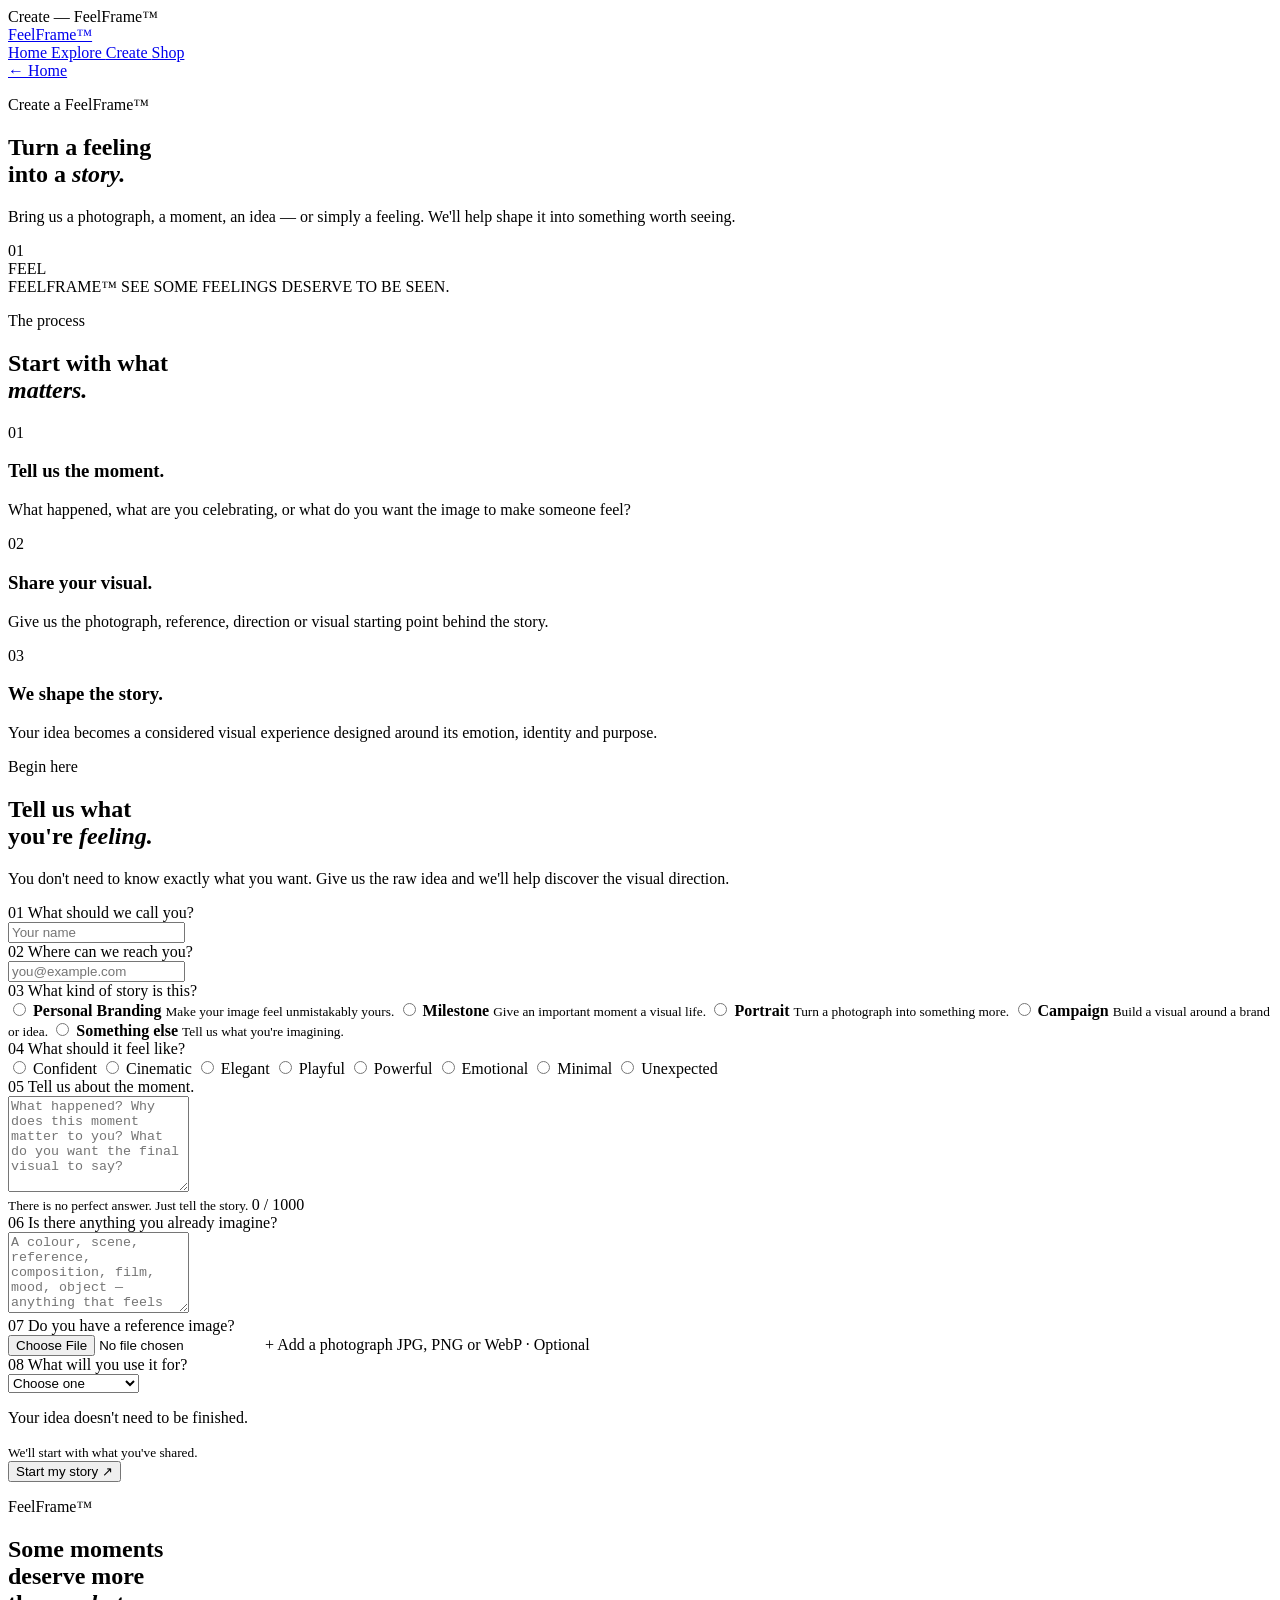
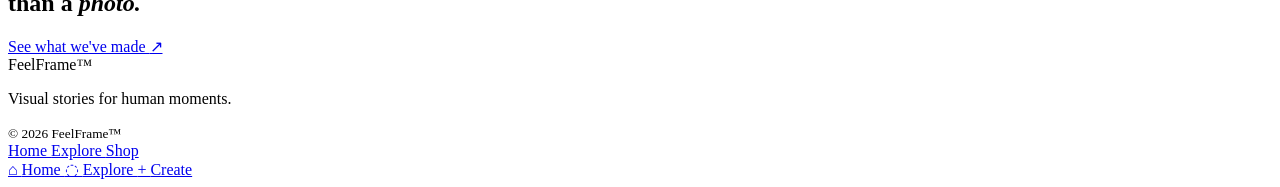
==== commit 63ac21c0: "Update create.html" ====
--- a/create.html
+++ b/create.html
@@ -3,863 +3,860 @@
 <head>
   <meta charset="UTF-8">
 
-  <meta
-    name="viewport"
-    content="width=device-width, initial-scale=1.0, viewport-fit=cover"
-  >
+<meta
+name=“viewport”
+content=“width=device-width, initial-scale=1.0, viewport-fit=cover”
 
-  <meta
-    name="description"
-    content="Create a personalized FeelFrame™ visual story from your emotions, experiences and moments."
-  >
+<meta
+name=“description”
+content=“Create a FeelFrame™ visual story from a real feeling, milestone or human moment.”
 
-  <meta name="theme-color" content="#f5f3ee">
+<meta
+name=“theme-color”
+content=”#f4f2ed”
 
-  <title>FeelFrame™ — Create Your Moment</title>
+<meta
+property=“og:type”
+content=“website”
 
+<meta
+property=“og:title”
+content=“Create — FeelFrame™”
+
+<meta
+property=“og:description”
+content=“Turn a real feeling, milestone or human moment into a visual story.”
+
+<meta
+property=“og:site_name”
+content=“FeelFrame™”
+
+  <title>Create — FeelFrame™</title>
+  <!-- =====================================================
+       TYPOGRAPHY
+       ===================================================== -->
   <link rel="preconnect" href="https://fonts.googleapis.com">
-  <link rel="preconnect" href="https://fonts.gstatic.com" crossorigin>
-
+  <link
+    rel="preconnect"
+    href="https://fonts.gstatic.com"
+    crossorigin
+  >
   <link
     href="https://fonts.googleapis.com/css2?family=DM+Sans:wght@400;500;600;700&family=Playfair+Display:wght@500;600;700&display=swap"
     rel="stylesheet"
   >
-
-  <link rel="stylesheet" href="style.css">
+  <!-- =====================================================
+       CREATE PAGE STYLES
+       ===================================================== -->
+  <link
+    rel="stylesheet"
+    href="create.css"
+  >
 </head>
-
 <body class="create-page">
-
-  <main>
-
-    <!-- =====================================================
-         HEADER
-         ===================================================== -->
-
-    <header class="create-header">
-
-      <a
-        href="index.html"
-        class="create-back"
-        aria-label="Back to FeelFrame home"
-      >
-        <span aria-hidden="true">←</span>
-        <span>Back</span>
-      </a>
-
-      <a
-        href="index.html"
-        class="create-logo"
-        aria-label="FeelFrame home"
-      >
-        FeelFrame™
-      </a>
-
-      <span class="create-header-space" aria-hidden="true"></span>
-
-    </header>
-
-
-    <!-- =====================================================
-         INTRO
-         ===================================================== -->
-
-    <section class="create-intro">
-
-      <p class="eyebrow">
-        Create your moment
-      </p>
-
-      <h1>
-        Tell us what<br>
-        you're feeling.
-      </h1>
-
-      <p class="create-intro-copy">
-        You bring the moment.
-        FeelFrame turns it into a visual story.
-      </p>
-
-    </section>
-
-
-    <!-- =====================================================
-         FORM
-         ===================================================== -->
-
-    <section class="create-form-section">
-
-      <form
-        id="feelFrameForm"
-        class="feel-frame-form"
-        novalidate
-      >
-
-        <!-- =================================================
-             PERSONAL DETAILS
-             ================================================= -->
-
-        <div class="form-section">
-
-          <div class="form-section-heading">
-
-            <span class="form-number">
-              01
-            </span>
-
-            <div>
-              <p class="form-kicker">
-                Personal details
-              </p>
-
-              <h2>
-                Who is this visual for?
-              </h2>
-            </div>
-
-          </div>
-
-
-          <div class="form-grid">
-
-            <div class="form-field">
-
-              <label for="name">
-                Name
-              </label>
-
-              <input
-                type="text"
-                id="name"
-                name="name"
-                placeholder="Your name"
-                autocomplete="name"
-                required
-              >
-
-            </div>
-
-
-            <div class="form-field">
-
-              <label for="school">
-                University / School
-              </label>
-
-              <input
-                type="text"
-                id="school"
-                name="school"
-                placeholder="Your university or school"
-                autocomplete="organization"
-                required
-              >
-
-            </div>
-
-
-            <div class="form-field form-field-full">
-
-              <label for="course">
-                Course / Field
-              </label>
-
-              <input
-                type="text"
-                id="course"
-                name="course"
-                placeholder="e.g. Medicine, Computer Science, Business"
-                required
-              >
-
-            </div>
-
-          </div>
-
-        </div>
-
-
-        <!-- =================================================
-             THE MOMENT
-             ================================================= -->
-
-        <div class="form-section">
-
-          <div class="form-section-heading">
-
-            <span class="form-number">
-              02
-            </span>
-
-            <div>
-              <p class="form-kicker">
-                The moment
-              </p>
-
-              <h2>
-                What chapter are you in?
-              </h2>
-            </div>
-
-          </div>
-
-
-          <div
-            class="choice-grid"
-            id="momentChoices"
-          >
-
-            <label class="choice-card">
-
-              <input
-                type="radio"
-                name="moment"
-                value="Exam Era"
-                required
-              >
-
-              <span class="choice-card-content">
-
-                <strong>
-                  Exam Era
-                </strong>
-
-                <small>
-                  Pressure, preparation & persistence
-                </small>
-
-              </span>
-
-            </label>
-
-
-            <label class="choice-card">
-
-              <input
-                type="radio"
-                name="moment"
-                value="Graduation"
-              >
-
-              <span class="choice-card-content">
-
-                <strong>
-                  Graduation
-                </strong>
-
-                <small>
-                  I made it this far
-                </small>
-
-              </span>
-
-            </label>
-
-
-            <label class="choice-card">
-
-              <input
-                type="radio"
-                name="moment"
-                value="New Chapter"
-              >
-
-              <span class="choice-card-content">
-
-                <strong>
-                  New Chapter
-                </strong>
-
-                <small>
-                  Something new is beginning
-                </small>
-
-              </span>
-
-            </label>
-
-
-            <label class="choice-card">
-
-              <input
-                type="radio"
-                name="moment"
-                value="Building My Future"
-              >
-
-              <span class="choice-card-content">
-
-                <strong>
-                  Building My Future
-                </strong>
-
-                <small>
-                  Ambition, work & becoming
-                </small>
-
-              </span>
-
-            </label>
-
-
-            <label class="choice-card">
-
-              <input
-                type="radio"
-                name="moment"
-                value="Personal Comeback"
-              >
-
-              <span class="choice-card-content">
-
-                <strong>
-                  Personal Comeback
-                </strong>
-
-                <small>
-                  Starting again
-                </small>
-
-              </span>
-
-            </label>
-
-
-            <label class="choice-card">
-
-              <input
-                type="radio"
-                name="moment"
-                value="Something Else"
-              >
-
-              <span class="choice-card-content">
-
-                <strong>
-                  Something Else
-                </strong>
-
-                <small>
-                  My story doesn't fit a category
-                </small>
-
-              </span>
-
-            </label>
-
-          </div>
-
-        </div>
-
-
-        <!-- =================================================
-             FEELING
-             ================================================= -->
-
-        <div class="form-section">
-
-          <div class="form-section-heading">
-
-            <span class="form-number">
-              03
-            </span>
-
-            <div>
-              <p class="form-kicker">
-                The feeling
-              </p>
-
-              <h2>
-                What are you feeling?
-              </h2>
-            </div>
-
-          </div>
-
-
-          <div
-            class="choice-grid choice-grid-compact"
-            id="feelingChoices"
-          >
-
-            <label class="choice-card">
-
-              <input
-                type="radio"
-                name="feeling"
-                value="Determined"
-                required
-              >
-
-              <span class="choice-card-content">
-                <strong>Determined</strong>
-              </span>
-
-            </label>
-
-
-            <label class="choice-card">
-
-              <input
-                type="radio"
-                name="feeling"
-                value="Exhausted"
-              >
-
-              <span class="choice-card-content">
-                <strong>Exhausted</strong>
-              </span>
-
-            </label>
-
-
-            <label class="choice-card">
-
-              <input
-                type="radio"
-                name="feeling"
-                value="Proud"
-              >
-
-              <span class="choice-card-content">
-                <strong>Proud</strong>
-              </span>
-
-            </label>
-
-
-            <label class="choice-card">
-
-              <input
-                type="radio"
-                name="feeling"
-                value="Hopeful"
-              >
-
-              <span class="choice-card-content">
-                <strong>Hopeful</strong>
-              </span>
-
-            </label>
-
-
-            <label class="choice-card">
-
-              <input
-                type="radio"
-                name="feeling"
-                value="Confident"
-              >
-
-              <span class="choice-card-content">
-                <strong>Confident</strong>
-              </span>
-
-            </label>
-
-
-            <label class="choice-card">
-
-              <input
-                type="radio"
-                name="feeling"
-                value="Starting Again"
-              >
-
-              <span class="choice-card-content">
-                <strong>Starting Again</strong>
-              </span>
-
-            </label>
-
-          </div>
-
-        </div>
-
-
-        <!-- =================================================
-             STORY
-             ================================================= -->
-
-        <div class="form-section">
-
-          <div class="form-section-heading">
-
-            <span class="form-number">
-              04
-            </span>
-
-            <div>
-              <p class="form-kicker">
-                Your story
-              </p>
-
-              <h2>
-                Give us the part people don't see.
-              </h2>
-            </div>
-
-          </div>
-
-
-          <div class="form-field">
-
-            <label for="context">
-              What's happening / What are you going through?
-            </label>
-
-            <textarea
-              id="context"
-              name="context"
-              rows="6"
-              maxlength="1200"
-              placeholder="Tell us what's really happening. It doesn't have to sound perfect."
-              required
-            ></textarea>
-
-            <div class="field-hint">
-              The more honestly you describe the moment,
-              the more personal the visual direction can become.
-            </div>
-
-          </div>
-
-
-          <div class="form-field">
-
-            <label for="message">
-              What should the image communicate?
-            </label>
-
-            <textarea
-              id="message"
-              name="message"
-              rows="5"
-              maxlength="800"
-              placeholder="What do you want someone to feel when they see it?"
-              required
-            ></textarea>
-
-          </div>
-
-        </div>
-
-
-        <!-- =================================================
-             VISUAL LANGUAGE
-             ================================================= -->
-
-        <div class="form-section">
-
-          <div class="form-section-heading">
-
-            <span class="form-number">
-              05
-            </span>
-
-            <div>
-              <p class="form-kicker">
-                Visual language
-              </p>
-
-              <h2>
-                How should your story look?
-              </h2>
-            </div>
-
-          </div>
-
-
-          <div
-            class="choice-grid choice-grid-compact"
-            id="styleChoices"
-          >
-
-            <label class="choice-card">
-
-              <input
-                type="radio"
-                name="visualStyle"
-                value="Cinematic"
-                required
-              >
-
-              <span class="choice-card-content">
-                <strong>Cinematic</strong>
-              </span>
-
-            </label>
-
-
-            <label class="choice-card">
-
-              <input
-                type="radio"
-                name="visualStyle"
-                value="Editorial"
-              >
-
-              <span class="choice-card-content">
-                <strong>Editorial</strong>
-              </span>
-
-            </label>
-
-
-            <label class="choice-card">
-
-              <input
-                type="radio"
-                name="visualStyle"
-                value="Luxury"
-              >
-
-              <span class="choice-card-content">
-                <strong>Luxury</strong>
-              </span>
-
-            </label>
-
-
-            <label class="choice-card">
-
-              <input
-                type="radio"
-                name="visualStyle"
-                value="Film"
-              >
-
-              <span class="choice-card-content">
-                <strong>Film</strong>
-              </span>
-
-            </label>
-
-
-            <label class="choice-card">
-
-              <input
-                type="radio"
-                name="visualStyle"
-                value="Dreamlike"
-              >
-
-              <span class="choice-card-content">
-                <strong>Dreamlike</strong>
-              </span>
-
-            </label>
-
-
-            <label class="choice-card">
-
-              <input
-                type="radio"
-                name="visualStyle"
-                value="Dark & Moody"
-              >
-
-              <span class="choice-card-content">
-                <strong>Dark & Moody</strong>
-              </span>
-
-            </label>
-
-          </div>
-
-        </div>
-
-
-        <!-- =================================================
-             REFERENCE IMAGE
-             ================================================= -->
-
-        <div class="form-section">
-
-          <div class="form-section-heading">
-
-            <span class="form-number">
-              06
-            </span>
-
-            <div>
-              <p class="form-kicker">
-                Optional reference
-              </p>
-
-              <h2>
-                Is there a visual you want us to see?
-              </h2>
-            </div>
-
-          </div>
-
-
-          <div class="reference-upload">
-
-            <label
-              for="referenceImage"
-              class="reference-upload-box"
-            >
-
-              <span class="reference-upload-icon">
-                +
-              </span>
-
-              <span class="reference-upload-title">
-                Add a reference image
-              </span>
-
-              <span class="reference-upload-copy">
-                Optional · JPG, PNG or WEBP
-              </span>
-
-            </label>
-
-
-            <input
-              type="file"
-              id="referenceImage"
-              name="referenceImage"
-              accept="image/jpeg,image/png,image/webp"
-              hidden
-            >
-
-
-            <div
-              class="reference-preview"
-              id="referencePreview"
-              hidden
-            >
-
-              <img
-                id="referencePreviewImage"
-                src=""
-                alt="Selected reference preview"
-              >
-
-              <div class="reference-preview-info">
-
-                <strong id="referenceFileName">
-                  Reference image
-                </strong>
-
-                <button
-                  type="button"
-                  id="removeReference"
-                  class="reference-remove"
-                >
-                  Remove
-                </button>
-
-              </div>
-
-            </div>
-
-          </div>
-
-        </div>
-
-
-        <!-- =================================================
-             SUBMIT
-             ================================================= -->
-
-        <div class="create-submit-section">
-
-          <div class="create-submit-copy">
-
-            <span class="create-submit-mark">
-              ✦
-            </span>
-
-            <p>
-              Your answers become the creative direction
-              behind your FeelFrame visual.
-            </p>
-
-          </div>
-
-
-          <button
-            type="submit"
-            class="create-submit-button"
-          >
-
-            <span>
-              Create My FeelFrame
-            </span>
-
-            <span aria-hidden="true">
-              →
-            </span>
-
-          </button>
-
-
-          <p class="create-submit-note">
-            You'll continue through WhatsApp to submit your request.
-          </p>
-
-        </div>
-
-      </form>
-
-    </section>
-
-
-    <!-- =====================================================
-         FOOTER
-         ===================================================== -->
-
-    <footer class="site-footer">
-
-      <div class="site-footer-brand">
-        FeelFrame™
-      </div>
-
-      <p>
-        Visual stories for human moments.
-      </p>
-
-      <small>
-        © 2026 FeelFrame™
-      </small>
-
-    </footer>
-
-  </main>
-
-
-  <!-- =======================================================
-       STICKY NAVIGATION
-       ======================================================= -->
-
+  <!-- =====================================================
+       PAGE SHELL
+       ===================================================== -->
+  <div class="create-shell">
+<!-- ===================================================
+     HEADER
+     =================================================== -->
+<header class="create-header">
+  <a
+    href="index.html"
+    class="create-logo"
+    aria-label="FeelFrame home"
+  >
+    FeelFrame™
+  </a>
   <nav
-    class="bottom-nav"
+    class="create-desktop-nav"
     aria-label="Primary navigation"
   >
-
-    <a href="index.html">
+    <a
+      href="index.html"
+      class="create-nav-link"
+    >
       Home
     </a>
-
-    <a href="explore.html">
+    <a
+      href="explore.html"
+      class="create-nav-link"
+    >
       Explore
     </a>
-
     <a
       href="create.html"
-      class="bottom-nav-create active"
+      class="create-nav-link is-active"
       aria-current="page"
     >
       Create
     </a>
-
+    <a
+      href="explore.html#bookshelf"
+      class="create-nav-link"
+    >
+      Shop
+    </a>
   </nav>
-
-
-  <script src="script.js"></script>
-
+  <a
+    href="index.html"
+    class="create-header-back"
+  >
+    <span aria-hidden="true">←</span>
+    <span>Home</span>
+  </a>
+</header>
+<!-- ===================================================
+     MAIN
+     =================================================== -->
+<main class="create-main">
+  <!-- =================================================
+       INTRO / HERO
+       ================================================= -->
+  <section class="create-hero">
+    <div class="create-hero-copy">
+      <p class="create-eyebrow">
+        Create a FeelFrame™
+      </p>
+      <h1 class="create-title">
+        Turn a feeling
+        <br>
+        into a <em>story.</em>
+      </h1>
+      <p class="create-intro">
+        Bring us a photograph, a moment, an idea —
+        or simply a feeling. We'll help shape it
+        into something worth seeing.
+      </p>
+    </div>
+    <!-- Decorative visual -->
+    <div
+      class="create-hero-visual"
+      aria-hidden="true"
+    >
+      <div class="create-frame create-frame-back">
+        <span>01</span>
+      </div>
+      <div class="create-frame create-frame-middle">
+        <span>FEEL</span>
+      </div>
+      <div class="create-frame create-frame-front">
+        <div class="create-frame-inner">
+          <span class="create-frame-label">
+            FEELFRAME™
+          </span>
+          <span class="create-frame-word">
+            SEE
+          </span>
+          <span class="create-frame-line"></span>
+          <span class="create-frame-small">
+            SOME FEELINGS DESERVE TO BE SEEN.
+          </span>
+        </div>
+      </div>
+    </div>
+  </section>
+  <!-- =================================================
+       CREATION PROCESS
+       ================================================= -->
+  <section class="create-process">
+    <div class="create-section-heading">
+      <p class="create-section-label">
+        The process
+      </p>
+      <h2>
+        Start with what
+        <br>
+        <em>matters.</em>
+      </h2>
+    </div>
+    <div class="create-process-grid">
+      <article class="create-process-card">
+        <span class="create-process-number">
+          01
+        </span>
+        <h3>
+          Tell us the moment.
+        </h3>
+        <p>
+          What happened, what are you celebrating,
+          or what do you want the image to make
+          someone feel?
+        </p>
+      </article>
+      <article class="create-process-card">
+        <span class="create-process-number">
+          02
+        </span>
+        <h3>
+          Share your visual.
+        </h3>
+        <p>
+          Give us the photograph, reference,
+          direction or visual starting point
+          behind the story.
+        </p>
+      </article>
+      <article class="create-process-card">
+        <span class="create-process-number">
+          03
+        </span>
+        <h3>
+          We shape the story.
+        </h3>
+        <p>
+          Your idea becomes a considered visual
+          experience designed around its emotion,
+          identity and purpose.
+        </p>
+      </article>
+    </div>
+  </section>
+  <!-- =================================================
+       CREATE FORM
+       ================================================= -->
+  <section
+    class="create-form-section"
+    id="create-form"
+  >
+    <div class="create-form-intro">
+      <p class="create-section-label">
+        Begin here
+      </p>
+      <h2>
+        Tell us what
+        <br>
+        you're <em>feeling.</em>
+      </h2>
+      <p>
+        You don't need to know exactly what you want.
+        Give us the raw idea and we'll help discover
+        the visual direction.
+      </p>
+    </div>
+    <form
+      class="create-form"
+      id="createForm"
+      novalidate
+    >
+      <!-- =============================================
+           STEP 01 — NAME
+           ============================================= -->
+      <div
+        class="create-field-group"
+        data-field-group="name"
+      >
+        <div class="create-field-heading">
+          <span class="create-field-number">
+            01
+          </span>
+          <label
+            for="creatorName"
+            class="create-field-label"
+          >
+            What should we call you?
+          </label>
+        </div>
+        <input
+          type="text"
+          id="creatorName"
+          name="name"
+          class="create-input"
+          placeholder="Your name"
+          autocomplete="name"
+          required
+        >
+        <small
+          class="create-field-error"
+          data-error-for="name"
+          aria-live="polite"
+        ></small>
+      </div>
+      <!-- =============================================
+           STEP 02 — EMAIL
+           ============================================= -->
+      <div
+        class="create-field-group"
+        data-field-group="email"
+      >
+        <div class="create-field-heading">
+          <span class="create-field-number">
+            02
+          </span>
+          <label
+            for="creatorEmail"
+            class="create-field-label"
+          >
+            Where can we reach you?
+          </label>
+        </div>
+        <input
+          type="email"
+          id="creatorEmail"
+          name="email"
+          class="create-input"
+          placeholder="you@example.com"
+          autocomplete="email"
+          required
+        >
+        <small
+          class="create-field-error"
+          data-error-for="email"
+          aria-live="polite"
+        ></small>
+      </div>
+      <!-- =============================================
+           STEP 03 — STORY TYPE
+           ============================================= -->
+      <div
+        class="create-field-group"
+        data-field-group="storyType"
+      >
+        <div class="create-field-heading">
+          <span class="create-field-number">
+            03
+          </span>
+          <span class="create-field-label">
+            What kind of story is this?
+          </span>
+        </div>
+        <div
+          class="create-choice-grid"
+          role="radiogroup"
+          aria-label="Story type"
+        >
+          <label class="create-choice">
+            <input
+              type="radio"
+              name="storyType"
+              value="Personal Branding"
+            >
+            <span class="create-choice-content">
+              <strong>
+                Personal Branding
+              </strong>
+              <small>
+                Make your image feel
+                unmistakably yours.
+              </small>
+            </span>
+          </label>
+          <label class="create-choice">
+            <input
+              type="radio"
+              name="storyType"
+              value="Milestone"
+            >
+            <span class="create-choice-content">
+              <strong>
+                Milestone
+              </strong>
+              <small>
+                Give an important moment
+                a visual life.
+              </small>
+            </span>
+          </label>
+          <label class="create-choice">
+            <input
+              type="radio"
+              name="storyType"
+              value="Portrait"
+            >
+            <span class="create-choice-content">
+              <strong>
+                Portrait
+              </strong>
+              <small>
+                Turn a photograph into
+                something more.
+              </small>
+            </span>
+          </label>
+          <label class="create-choice">
+            <input
+              type="radio"
+              name="storyType"
+              value="Campaign"
+            >
+            <span class="create-choice-content">
+              <strong>
+                Campaign
+              </strong>
+              <small>
+                Build a visual around
+                a brand or idea.
+              </small>
+            </span>
+          </label>
+          <label class="create-choice">
+            <input
+              type="radio"
+              name="storyType"
+              value="Other"
+            >
+            <span class="create-choice-content">
+              <strong>
+                Something else
+              </strong>
+              <small>
+                Tell us what you're
+                imagining.
+              </small>
+            </span>
+          </label>
+        </div>
+        <small
+          class="create-field-error"
+          data-error-for="storyType"
+          aria-live="polite"
+        ></small>
+      </div>
+      <!-- =============================================
+           STEP 04 — FEELING
+           ============================================= -->
+      <div
+        class="create-field-group"
+        data-field-group="emotion"
+      >
+        <div class="create-field-heading">
+          <span class="create-field-number">
+            04
+          </span>
+          <label class="create-field-label">
+            What should it feel like?
+          </label>
+        </div>
+        <div
+          class="create-emotion-grid"
+          role="radiogroup"
+          aria-label="Emotional direction"
+        >
+          <label class="create-emotion">
+            <input
+              type="radio"
+              name="emotion"
+              value="Confident"
+            >
+            <span>
+              Confident
+            </span>
+          </label>
+          <label class="create-emotion">
+            <input
+              type="radio"
+              name="emotion"
+              value="Cinematic"
+            >
+            <span>
+              Cinematic
+            </span>
+          </label>
+          <label class="create-emotion">
+            <input
+              type="radio"
+              name="emotion"
+              value="Elegant"
+            >
+            <span>
+              Elegant
+            </span>
+          </label>
+          <label class="create-emotion">
+            <input
+              type="radio"
+              name="emotion"
+              value="Playful"
+            >
+            <span>
+              Playful
+            </span>
+          </label>
+          <label class="create-emotion">
+            <input
+              type="radio"
+              name="emotion"
+              value="Powerful"
+            >
+            <span>
+              Powerful
+            </span>
+          </label>
+          <label class="create-emotion">
+            <input
+              type="radio"
+              name="emotion"
+              value="Emotional"
+            >
+            <span>
+              Emotional
+            </span>
+          </label>
+          <label class="create-emotion">
+            <input
+              type="radio"
+              name="emotion"
+              value="Minimal"
+            >
+            <span>
+              Minimal
+            </span>
+          </label>
+          <label class="create-emotion">
+            <input
+              type="radio"
+              name="emotion"
+              value="Unexpected"
+            >
+            <span>
+              Unexpected
+            </span>
+          </label>
+        </div>
+        <small
+          class="create-field-error"
+          data-error-for="emotion"
+          aria-live="polite"
+        ></small>
+      </div>
+      <!-- =============================================
+           STEP 05 — THE MOMENT
+           ============================================= -->
+      <div
+        class="create-field-group"
+        data-field-group="moment"
+      >
+        <div class="create-field-heading">
+          <span class="create-field-number">
+            05
+          </span>
+          <label
+            for="storyMoment"
+            class="create-field-label"
+          >
+            Tell us about the moment.
+          </label>
+        </div>
+        <textarea
+          id="storyMoment"
+          name="moment"
+          class="create-textarea"
+          rows="6"
+          placeholder="What happened? Why does this moment matter to you? What do you want the final visual to say?"
+          required
+        ></textarea>
+        <div class="create-field-footer">
+          <small>
+            There is no perfect answer.
+            Just tell the story.
+          </small>
+          <span
+            class="create-character-count"
+            id="momentCount"
+          >
+            0 / 1000
+          </span>
+        </div>
+        <small
+          class="create-field-error"
+          data-error-for="moment"
+          aria-live="polite"
+        ></small>
+      </div>
+      <!-- =============================================
+           STEP 06 — VISUAL DIRECTION
+           ============================================= -->
+      <div
+        class="create-field-group"
+        data-field-group="direction"
+      >
+        <div class="create-field-heading">
+          <span class="create-field-number">
+            06
+          </span>
+          <label
+            for="visualDirection"
+            class="create-field-label"
+          >
+            Is there anything you already imagine?
+          </label>
+        </div>
+        <textarea
+          id="visualDirection"
+          name="direction"
+          class="create-textarea"
+          rows="5"
+          placeholder="A colour, scene, reference, composition, film, mood, object — anything that feels right."
+        ></textarea>
+      </div>
+      <!-- =============================================
+           STEP 07 — REFERENCE IMAGE
+           ============================================= -->
+      <div
+        class="create-field-group"
+        data-field-group="reference"
+      >
+        <div class="create-field-heading">
+          <span class="create-field-number">
+            07
+          </span>
+          <span class="create-field-label">
+            Do you have a reference image?
+          </span>
+        </div>
+        <label
+          for="referenceImage"
+          class="create-upload"
+          id="referenceUpload"
+        >
+          <input
+            type="file"
+            id="referenceImage"
+            name="referenceImage"
+            accept="image/jpeg,image/png,image/webp"
+          >
+          <span
+            class="create-upload-icon"
+            aria-hidden="true"
+          >
+            +
+          </span>
+          <span class="create-upload-title">
+            Add a photograph
+          </span>
+          <span class="create-upload-copy">
+            JPG, PNG or WebP · Optional
+          </span>
+        </label>
+        <div
+          class="create-upload-preview"
+          id="referencePreview"
+          hidden
+        >
+          <div class="create-upload-preview-image">
+            <img
+              id="referencePreviewImage"
+              src=""
+              alt="Selected reference preview"
+            >
+          </div>
+          <div class="create-upload-preview-info">
+            <strong id="referenceFileName">
+              Image selected
+            </strong>
+            <span id="referenceFileSize">
+              —
+            </span>
+          </div>
+          <button
+            type="button"
+            class="create-upload-remove"
+            id="removeReference"
+            aria-label="Remove selected image"
+          >
+            ×
+          </button>
+        </div>
+      </div>
+      <!-- =============================================
+           STEP 08 — PURPOSE
+           ============================================= -->
+      <div
+        class="create-field-group"
+        data-field-group="purpose"
+      >
+        <div class="create-field-heading">
+          <span class="create-field-number">
+            08
+          </span>
+          <label
+            for="storyPurpose"
+            class="create-field-label"
+          >
+            What will you use it for?
+          </label>
+        </div>
+        <select
+          id="storyPurpose"
+          name="purpose"
+          class="create-select"
+        >
+          <option value="">
+            Choose one
+          </option>
+          <option value="Personal">
+            Personal
+          </option>
+          <option value="Social Media">
+            Social media
+          </option>
+          <option value="Personal Branding">
+            Personal branding
+          </option>
+          <option value="Business">
+            Business
+          </option>
+          <option value="Campaign">
+            Campaign
+          </option>
+          <option value="Gift">
+            Gift
+          </option>
+          <option value="Other">
+            Other
+          </option>
+        </select>
+      </div>
+      <!-- =============================================
+           SUBMIT
+           ============================================= -->
+      <div class="create-submit-area">
+        <div class="create-submit-copy">
+          <p>
+            Your idea doesn't need to be finished.
+          </p>
+          <small>
+            We'll start with what you've shared.
+          </small>
+        </div>
+        <button
+          type="submit"
+          class="create-submit"
+          id="createSubmit"
+        >
+          <span class="create-submit-text">
+            Start my story
+          </span>
+          <span
+            class="create-submit-arrow"
+            aria-hidden="true"
+          >
+            ↗
+          </span>
+        </button>
+      </div>
+      <!-- Form status -->
+      <div
+        class="create-form-status"
+        id="createFormStatus"
+        role="status"
+        aria-live="polite"
+        hidden
+      ></div>
+    </form>
+  </section>
+  <!-- =================================================
+       CLOSING STATEMENT
+       ================================================= -->
+  <section class="create-closing">
+    <p class="create-closing-eyebrow">
+      FeelFrame™
+    </p>
+    <h2>
+      Some moments
+      <br>
+      deserve more
+      <br>
+      than a <em>photo.</em>
+    </h2>
+    <a
+      href="explore.html"
+      class="create-closing-link"
+    >
+      See what we've made
+      <span aria-hidden="true">↗</span>
+    </a>
+  </section>
+</main>
+<!-- ===================================================
+     FOOTER
+     =================================================== -->
+<footer class="create-footer">
+  <div class="create-footer-inner">
+    <div class="create-footer-brand">
+      FeelFrame™
+    </div>
+    <div class="create-footer-copy">
+      <p>
+        Visual stories for human moments.
+      </p>
+      <small>
+        © <span id="footer-year">2026</span>
+        FeelFrame™
+      </small>
+    </div>
+    <div class="create-footer-links">
+      <a href="index.html">
+        Home
+      </a>
+      <a href="explore.html">
+        Explore
+      </a>
+      <a href="explore.html#bookshelf">
+        Shop
+      </a>
+    </div>
+  </div>
+</footer>
+  </div>
+  <!-- =====================================================
+       MOBILE NAVIGATION
+       ===================================================== -->
+  <nav
+    class="create-bottom-nav"
+    aria-label="Primary navigation"
+  >
+<a
+  href="index.html"
+  class="create-bottom-nav-link"
+>
+  <span
+    class="create-bottom-nav-icon"
+    aria-hidden="true"
+  >
+    ⌂
+  </span>
+  <span>
+    Home
+  </span>
+</a>
+<a
+  href="explore.html"
+  class="create-bottom-nav-link"
+>
+  <span
+    class="create-bottom-nav-icon"
+    aria-hidden="true"
+  >
+    ◌
+  </span>
+  <span>
+    Explore
+  </span>
+</a>
+<a
+  href="create.html"
+  class="create-bottom-nav-link create-bottom-nav-create"
+  aria-current="page"
+>
+  <span
+    class="create-bottom-nav-icon"
+    aria-hidden="true"
+  >
+    +
+  </span>
+  <span>
+    Create
+  </span>
+</a>
+  </nav>
+  <!-- =====================================================
+       CREATE JAVASCRIPT
+       ===================================================== -->
+  <script
+    src="create.js"
+    defer
+  ></script>
 </body>
 </html>
